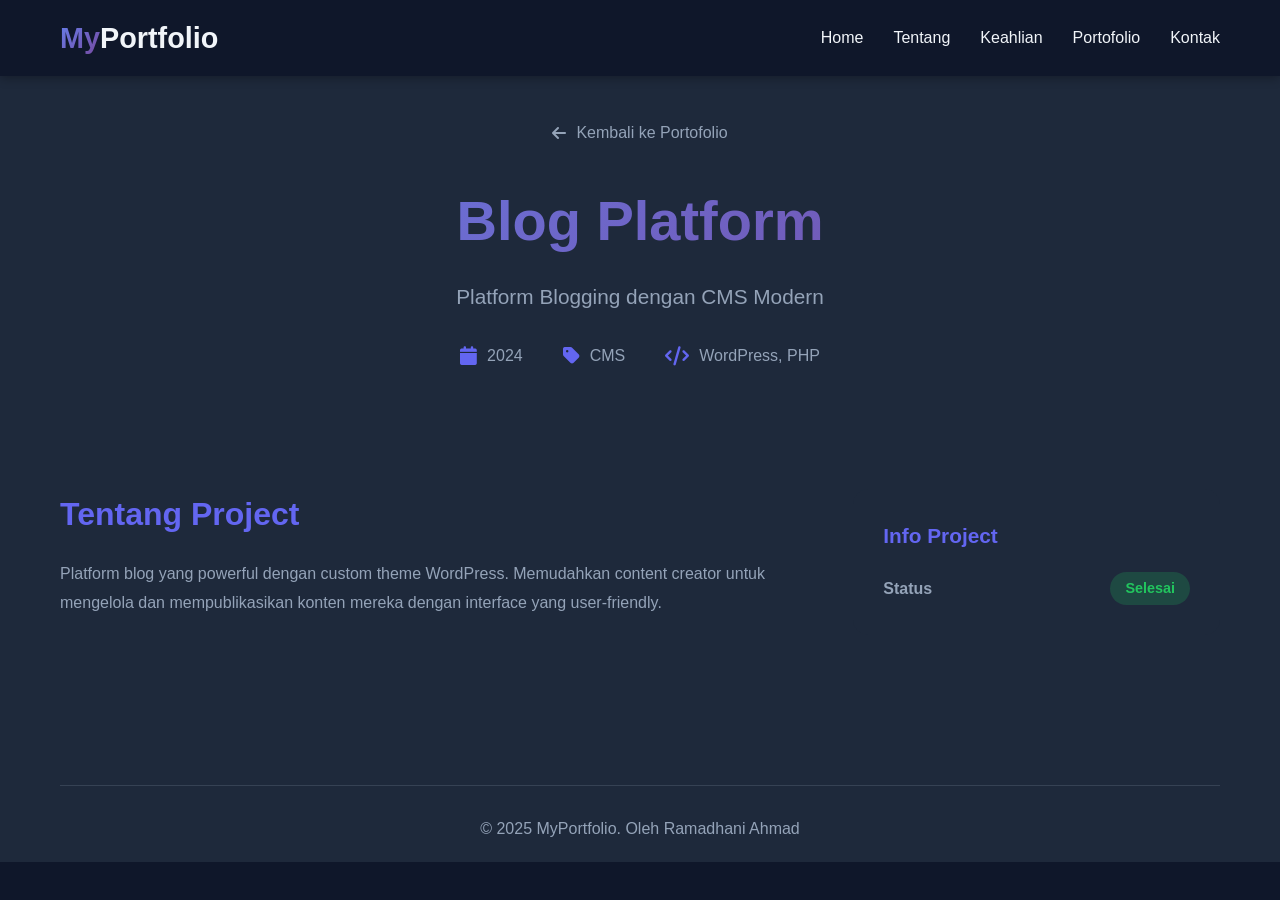
==== project-blog.html @ 9bf72f0c "porto" ====
<!DOCTYPE html>
<html lang="id">
<head>
    <meta charset="UTF-8">
    <meta name="viewport" content="width=device-width, initial-scale=1.0">
    <title>Blog Platform | Portofolio</title>
    <link rel="stylesheet" href="styles.css">
    <link rel="stylesheet" href="project-detail.css">
    <link rel="stylesheet" href="https://cdnjs.cloudflare.com/ajax/libs/font-awesome/6.4.0/css/all.min.css">
</head>
<body>
    <nav class="navbar">
        <div class="container">
            <div class="logo">
                <h2><span class="gradient-text">My</span>Portfolio</h2>
            </div>
            <ul class="nav-links">
                <li><a href="index.html#home">Home</a></li>
                <li><a href="index.html#about">Tentang</a></li>
                <li><a href="index.html#skills">Keahlian</a></li>
                <li><a href="index.html#portfolio">Portofolio</a></li>
                <li><a href="index.html#contact">Kontak</a></li>
            </ul>
        </div>
    </nav>

    <section class="project-header">
        <div class="container">
            <a href="index.html#portfolio" class="back-link">
                <i class="fas fa-arrow-left"></i> Kembali ke Portofolio
            </a>
            <h1 class="project-title">Blog Platform</h1>
            <p class="project-subtitle">Platform Blogging dengan CMS Modern</p>
            <div class="project-meta">
                <div class="meta-item">
                    <i class="fas fa-calendar"></i>
                    <span>2024</span>
                </div>
                <div class="meta-item">
                    <i class="fas fa-tag"></i>
                    <span>CMS</span>
                </div>
                <div class="meta-item">
                    <i class="fas fa-code"></i>
                    <span>WordPress, PHP</span>
                </div>
            </div>
        </div>
    </section>

    <section class="project-details">
        <div class="container">
            <div class="details-grid">
                <div class="details-main">
                    <h2>Tentang Project</h2>
                    <p>
                        Platform blog yang powerful dengan custom theme WordPress. Memudahkan content creator untuk mengelola 
                        dan mempublikasikan konten mereka dengan interface yang user-friendly.
                    </p>
                </div>

                <div class="details-sidebar">
                    <div class="sidebar-card">
                        <h3>Info Project</h3>
                        <div class="info-list">
                            <div class="info-item">
                                <strong>Status</strong>
                                <span class="status-badge completed">Selesai</span>
                            </div>
                        </div>
                    </div>
                </div>
            </div>
        </div>
    </section>

    <footer class="footer">
        <div class="container">
            <div class="footer-bottom">
                <p>&copy; 2025 MyPortfolio. Oleh Ramadhani Ahmad</p>
            </div>
        </div>
    </footer>

    <script src="script.js"></script>
</body>
</html>
---- styles.css ----
/* ===== Global Styles ===== */
* {
    margin: 0;
    padding: 0;
    box-sizing: border-box;
}

:root {
    --primary-color: #6366f1;
    --secondary-color: #8b5cf6;
    --dark-bg: #0f172a;
    --light-bg: #1e293b;
    --text-light: #f1f5f9;
    --text-gray: #94a3b8;
    --accent-color: #ec4899;
    --gradient-1: linear-gradient(135deg, #667eea 0%, #764ba2 100%);
    --gradient-2: linear-gradient(135deg, #f093fb 0%, #f5576c 100%);
    --gradient-3: linear-gradient(135deg, #4facfe 0%, #00f2fe 100%);
    --card-bg: #1e293b;
    --shadow: 0 10px 30px rgba(0, 0, 0, 0.3);
}

html {
    scroll-behavior: smooth;
}

body {
    font-family: 'Segoe UI', Tahoma, Geneva, Verdana, sans-serif;
    background: var(--dark-bg);
    color: var(--text-light);
    line-height: 1.6;
    overflow-x: hidden;
}

.container {
    max-width: 1200px;
    margin: 0 auto;
    padding: 0 20px;
}

.gradient-text {
    background: var(--gradient-1);
    -webkit-background-clip: text;
    -webkit-text-fill-color: transparent;
    background-clip: text;
}

.section-title {
    font-size: 2.5rem;
    text-align: center;
    margin-bottom: 15px;
    position: relative;
}

.section-title::after {
    content: '';
    display: block;
    width: 80px;
    height: 4px;
    background: var(--gradient-1);
    margin: 15px auto;
    border-radius: 2px;
}

.section-subtitle {
    text-align: center;
    color: var(--text-gray);
    margin-bottom: 50px;
    font-size: 1.1rem;
}

.btn {
    display: inline-block;
    padding: 12px 30px;
    border-radius: 30px;
    text-decoration: none;
    font-weight: 600;
    transition: all 0.3s ease;
    border: none;
    cursor: pointer;
    font-size: 1rem;
}

.btn-primary {
    background: var(--gradient-1);
    color: white;
}

.btn-primary:hover {
    transform: translateY(-3px);
    box-shadow: 0 10px 20px rgba(102, 126, 234, 0.4);
}

.btn-secondary {
    background: transparent;
    color: var(--text-light);
    border: 2px solid var(--primary-color);
}

.btn-secondary:hover {
    background: var(--primary-color);
    transform: translateY(-3px);
}

/* ===== Navigation ===== */
.navbar {
    position: fixed;
    width: 100%;
    top: 0;
    z-index: 1000;
    background: rgba(15, 23, 42, 0.95);
    backdrop-filter: blur(10px);
    padding: 15px 0;
    box-shadow: 0 2px 10px rgba(0, 0, 0, 0.3);
}

.navbar .container {
    display: flex;
    justify-content: space-between;
    align-items: center;
}

.logo h2 {
    font-size: 1.8rem;
    font-weight: 700;
}

.nav-links {
    display: flex;
    list-style: none;
    gap: 30px;
}

.nav-links a {
    color: var(--text-light);
    text-decoration: none;
    font-weight: 500;
    transition: all 0.3s ease;
    position: relative;
}

.nav-links a::after {
    content: '';
    position: absolute;
    bottom: -5px;
    left: 0;
    width: 0;
    height: 2px;
    background: var(--gradient-1);
    transition: width 0.3s ease;
}

.nav-links a:hover::after {
    width: 100%;
}

.hamburger {
    display: none;
    flex-direction: column;
    cursor: pointer;
    gap: 5px;
}

.hamburger span {
    width: 25px;
    height: 3px;
    background: var(--text-light);
    border-radius: 3px;
    transition: all 0.3s ease;
}

/* ===== Hero Section ===== */
.hero {
    min-height: 100vh;
    display: flex;
    align-items: center;
    justify-content: center;
    padding: 100px 20px 60px;
    position: relative;
}

.hero::before {
    content: '';
    position: absolute;
    top: 0;
    left: 0;
    width: 100%;
    height: 100%;
    background: radial-gradient(circle at 20% 50%, rgba(102, 126, 234, 0.1) 0%, transparent 50%),
                radial-gradient(circle at 80% 80%, rgba(139, 92, 246, 0.1) 0%, transparent 50%);
    pointer-events: none;
}

.hero-content {
    display: grid;
    grid-template-columns: 1fr 1fr;
    gap: 60px;
    align-items: center;
    max-width: 1300px;
    margin: 0 auto;
    position: relative;
    z-index: 1;
}

.greeting {
    font-size: 1.3rem;
    color: var(--text-gray);
    margin-bottom: 10px;
}

.name {
    font-size: 4rem;
    margin-bottom: 10px;
    background: var(--gradient-1);
    -webkit-background-clip: text;
    -webkit-text-fill-color: transparent;
    background-clip: text;
}

.title {
    font-size: 2rem;
    color: var(--text-light);
    margin-bottom: 20px;
}

.typing-text {
    color: var(--primary-color);
}

.description {
    color: var(--text-gray);
    font-size: 1.1rem;
    margin-bottom: 30px;
    line-height: 1.8;
}

.hero-buttons {
    display: flex;
    gap: 20px;
    margin-bottom: 30px;
}

.social-links {
    display: flex;
    gap: 15px;
}

.social-links a {
    width: 45px;
    height: 45px;
    border-radius: 50%;
    background: var(--light-bg);
    display: flex;
    align-items: center;
    justify-content: center;
    color: var(--text-light);
    font-size: 1.2rem;
    transition: all 0.3s ease;
}

.social-links a:hover {
    background: var(--gradient-1);
    transform: translateY(-5px);
}

.hero-image {
    display: flex;
    justify-content: center;
    align-items: center;
}

.image-placeholder {
    width: 400px;
    height: 400px;
    border-radius: 50%;
    background: var(--gradient-1);
    display: flex;
    align-items: center;
    justify-content: center;
    font-size: 15rem;
    color: rgba(255, 255, 255, 0.3);
    box-shadow: 0 20px 60px rgba(102, 126, 234, 0.3);
    animation: float 3s ease-in-out infinite;
    overflow: hidden;
}

.image-placeholder img {
    width: 100%;
    height: 100%;
    object-fit: cover;
}

@keyframes float {
    0%, 100% {
        transform: translateY(0);
    }
    50% {
        transform: translateY(-20px);
    }
}

.scroll-down {
    position: absolute;
    bottom: 30px;
    left: 50%;
    transform: translateX(-50%);
}

.scroll-down a {
    color: var(--text-light);
    font-size: 2rem;
    animation: bounce 2s infinite;
}

@keyframes bounce {
    0%, 20%, 50%, 80%, 100% {
        transform: translateY(0);
    }
    40% {
        transform: translateY(-10px);
    }
    60% {
        transform: translateY(-5px);
    }
}

/* ===== About Section ===== */
.about {
    padding: 100px 20px;
    background: var(--light-bg);
}

.about-content {
    display: grid;
    grid-template-columns: 1fr 1.5fr;
    gap: 60px;
    align-items: center;
    margin-top: 50px;
}

.about-img-placeholder {
    width: 100%;
    max-width: 350px;
    height: 350px;
    background: var(--gradient-3);
    border-radius: 20px;
    display: flex;
    align-items: center;
    justify-content: center;
    font-size: 10rem;
    color: rgba(255, 255, 255, 0.3);
    box-shadow: var(--shadow);
    overflow: hidden;
}

.about-img-placeholder img {
    width: 100%;
    height: 100%;
    object-fit: cover;
}

.about-text h3 {
    font-size: 2rem;
    margin-bottom: 20px;
    color: var(--primary-color);
}

.about-text p {
    color: var(--text-gray);
    margin-bottom: 20px;
    line-height: 1.8;
}

.about-info {
    margin: 30px 0;
    display: flex;
    flex-direction: column;
    gap: 15px;
}

.info-item {
    display: flex;
    align-items: center;
    gap: 15px;
    color: var(--text-gray);
}

.info-item i {
    color: var(--primary-color);
    font-size: 1.2rem;
    width: 30px;
}

/* ===== Skills Section ===== */
.skills {
    padding: 100px 20px;
}

.skills-grid {
    display: grid;
    grid-template-columns: repeat(auto-fit, minmax(280px, 1fr));
    gap: 30px;
    margin-top: 50px;
}

.skill-card {
    background: var(--card-bg);
    padding: 30px;
    border-radius: 15px;
    text-align: center;
    transition: all 0.3s ease;
    border: 1px solid transparent;
}

.skill-card:hover {
    transform: translateY(-10px);
    border-color: var(--primary-color);
    box-shadow: 0 10px 30px rgba(99, 102, 241, 0.3);
}

.skill-icon {
    font-size: 4rem;
    margin-bottom: 20px;
    background: var(--gradient-1);
    -webkit-background-clip: text;
    -webkit-text-fill-color: transparent;
    background-clip: text;
}

.skill-card h3 {
    font-size: 1.5rem;
    margin-bottom: 15px;
}

.skill-bar {
    background: var(--light-bg);
    height: 10px;
    border-radius: 10px;
    overflow: hidden;
    margin-bottom: 10px;
}

.skill-progress {
    height: 100%;
    background: var(--gradient-1);
    border-radius: 10px;
    animation: progressBar 1.5s ease-out;
}

@keyframes progressBar {
    from {
        width: 0;
    }
}

.skill-percent {
    color: var(--text-gray);
    font-weight: 600;
}

/* ===== Portfolio Section ===== */
.portfolio {
    padding: 100px 20px;
    background: var(--light-bg);
}

.portfolio-grid {
    display: grid;
    grid-template-columns: repeat(auto-fit, minmax(350px, 1fr));
    gap: 30px;
    margin-top: 50px;
}

.portfolio-card {
    background: var(--card-bg);
    border-radius: 15px;
    overflow: hidden;
    transition: all 0.3s ease;
    cursor: pointer;
}

.portfolio-card:hover {
    transform: translateY(-10px);
    box-shadow: 0 15px 40px rgba(0, 0, 0, 0.4);
}

.portfolio-image {
    position: relative;
    overflow: hidden;
    height: 250px;
}

.portfolio-placeholder {
    width: 100%;
    height: 100%;
    background: var(--gradient-2);
    display: flex;
    align-items: center;
    justify-content: center;
    font-size: 5rem;
    color: rgba(255, 255, 255, 0.3);
}

.portfolio-img {
    width: 100%;
    height: 100%;
    object-fit: cover;
}

.portfolio-overlay {
    position: absolute;
    top: 0;
    left: 0;
    width: 100%;
    height: 100%;
    background: rgba(99, 102, 241, 0.95);
    display: flex;
    flex-direction: column;
    align-items: center;
    justify-content: center;
    opacity: 0;
    transition: all 0.3s ease;
    padding: 20px;
}

.portfolio-card:hover .portfolio-overlay {
    opacity: 1;
}

.portfolio-overlay h3 {
    font-size: 1.5rem;
    margin-bottom: 10px;
}

.portfolio-overlay p {
    text-align: center;
    margin-bottom: 20px;
}

.portfolio-links {
    display: flex;
    gap: 15px;
}

.portfolio-link {
    width: 45px;
    height: 45px;
    border-radius: 50%;
    background: white;
    color: var(--primary-color);
    display: flex;
    align-items: center;
    justify-content: center;
    text-decoration: none;
    font-size: 1.2rem;
    transition: all 0.3s ease;
}

.portfolio-link:hover {
    transform: scale(1.1);
}

.portfolio-info {
    padding: 20px;
}

.portfolio-tags {
    display: flex;
    flex-wrap: wrap;
    gap: 10px;
}

.tag {
    background: var(--light-bg);
    padding: 5px 15px;
    border-radius: 20px;
    font-size: 0.9rem;
    color: var(--text-gray);
}

/* ===== Contact Section ===== */
.contact {
    padding: 100px 20px;
}

.contact-content {
    display: grid;
    grid-template-columns: 1fr 1.5fr;
    gap: 60px;
    margin-top: 50px;
}

.contact-info {
    display: flex;
    flex-direction: column;
    gap: 20px;
}

.contact-card {
    background: var(--card-bg);
    padding: 30px;
    border-radius: 15px;
    text-align: center;
    transition: all 0.3s ease;
}

.contact-card:hover {
    transform: translateY(-5px);
    box-shadow: 0 10px 30px rgba(99, 102, 241, 0.2);
}

.contact-icon {
    width: 60px;
    height: 60px;
    margin: 0 auto 15px;
    border-radius: 50%;
    background: var(--gradient-1);
    display: flex;
    align-items: center;
    justify-content: center;
    font-size: 1.5rem;
}

.contact-card h3 {
    margin-bottom: 10px;
    font-size: 1.3rem;
}

.contact-card p {
    color: var(--text-gray);
}

.contact-form {
    background: var(--card-bg);
    padding: 40px;
    border-radius: 15px;
}

.form-group {
    margin-bottom: 20px;
}

.form-group input,
.form-group textarea {
    width: 100%;
    padding: 15px;
    background: var(--light-bg);
    border: 2px solid transparent;
    border-radius: 10px;
    color: var(--text-light);
    font-size: 1rem;
    transition: all 0.3s ease;
}

.form-group input:focus,
.form-group textarea:focus {
    outline: none;
    border-color: var(--primary-color);
}

.contact-form button {
    width: 100%;
}

/* ===== Footer ===== */
.footer {
    background: var(--light-bg);
    padding: 60px 20px 20px;
}

.footer-content {
    display: grid;
    grid-template-columns: repeat(auto-fit, minmax(250px, 1fr));
    gap: 40px;
    margin-bottom: 40px;
}

.footer-logo h2 {
    font-size: 1.8rem;
    margin-bottom: 15px;
}

.footer-logo p {
    color: var(--text-gray);
}

.footer-links h3,
.footer-social h3 {
    margin-bottom: 20px;
    color: var(--primary-color);
}

.footer-links ul {
    list-style: none;
}

.footer-links a {
    color: var(--text-gray);
    text-decoration: none;
    display: block;
    margin-bottom: 10px;
    transition: all 0.3s ease;
}

.footer-links a:hover {
    color: var(--primary-color);
    padding-left: 10px;
}

.footer-bottom {
    text-align: center;
    padding-top: 30px;
    border-top: 1px solid rgba(148, 163, 184, 0.2);
    color: var(--text-gray);
}

.footer-bottom i {
    color: var(--accent-color);
}

/* ===== Responsive Design ===== */
@media (max-width: 768px) {
    .hamburger {
        display: flex;
    }

    .nav-links {
        position: fixed;
        top: 70px;
        right: -100%;
        flex-direction: column;
        background: rgba(15, 23, 42, 0.98);
        width: 100%;
        padding: 30px;
        transition: all 0.3s ease;
    }

    .nav-links.active {
        right: 0;
    }

    .hero-content {
        grid-template-columns: 1fr;
        text-align: center;
    }

    .hero-image {
        order: -1;
    }

    .image-placeholder {
        width: 300px;
        height: 300px;
        font-size: 12rem;
    }

    .name {
        font-size: 2.5rem;
    }

    .title {
        font-size: 1.5rem;
    }

    .hero-buttons {
        justify-content: center;
        flex-wrap: wrap;
    }

    .social-links {
        justify-content: center;
    }

    .about-content {
        grid-template-columns: 1fr;
        text-align: center;
    }

    .about-img-placeholder {
        margin: 0 auto;
    }

    .about-info {
        align-items: center;
    }

    .contact-content {
        grid-template-columns: 1fr;
    }

    .portfolio-grid {
        grid-template-columns: 1fr;
    }

    .section-title {
        font-size: 2rem;
    }
}

@media (max-width: 480px) {
    .name {
        font-size: 2rem;
    }

    .title {
        font-size: 1.2rem;
    }

    .image-placeholder {
        width: 250px;
        height: 250px;
        font-size: 10rem;
    }

    .contact-form {
        padding: 20px;
    }
}
---- project-detail.css ----
/* ===== Project Detail Styles ===== */

.project-header {
    padding: 120px 20px 60px;
    background: var(--light-bg);
    text-align: center;
}

.back-link {
    display: inline-flex;
    align-items: center;
    gap: 10px;
    color: var(--text-gray);
    text-decoration: none;
    margin-bottom: 30px;
    transition: all 0.3s ease;
}

.back-link:hover {
    color: var(--primary-color);
    transform: translateX(-5px);
}

.project-title {
    font-size: 3.5rem;
    margin-bottom: 15px;
    background: var(--gradient-1);
    -webkit-background-clip: text;
    -webkit-text-fill-color: transparent;
    background-clip: text;
}

.project-subtitle {
    font-size: 1.3rem;
    color: var(--text-gray);
    margin-bottom: 30px;
}

.project-meta {
    display: flex;
    justify-content: center;
    gap: 40px;
    flex-wrap: wrap;
}

.meta-item {
    display: flex;
    align-items: center;
    gap: 10px;
    color: var(--text-gray);
}

.meta-item i {
    color: var(--primary-color);
    font-size: 1.2rem;
}

/* ===== Project Showcase ===== */
.project-showcase {
    padding: 60px 20px;
}

.showcase-image {
    max-width: 1000px;
    margin: 0 auto;
    border-radius: 20px;
    overflow: hidden;
    box-shadow: 0 20px 60px rgba(0, 0, 0, 0.4);
}

.showcase-image img {
    width: 100%;
    height: auto;
    display: block;
}

/* ===== Project Details ===== */
.project-details {
    padding: 60px 20px;
    background: var(--light-bg);
}

.details-grid {
    display: grid;
    grid-template-columns: 2fr 1fr;
    gap: 60px;
    max-width: 1200px;
    margin: 0 auto;
}

.details-main h2 {
    font-size: 2rem;
    margin-bottom: 20px;
    color: var(--primary-color);
}

.details-main h3 {
    font-size: 1.5rem;
    margin: 40px 0 20px;
    color: var(--text-light);
}

.details-main h4 {
    font-size: 1.2rem;
    margin: 15px 0 10px;
    display: flex;
    align-items: center;
    gap: 10px;
}

.details-main p {
    color: var(--text-gray);
    line-height: 1.8;
    margin-bottom: 20px;
}

/* ===== Feature List ===== */
.feature-list {
    list-style: none;
    display: flex;
    flex-direction: column;
    gap: 20px;
}

.feature-list li {
    display: flex;
    gap: 15px;
    background: var(--card-bg);
    padding: 20px;
    border-radius: 10px;
    transition: all 0.3s ease;
}

.feature-list li:hover {
    transform: translateX(10px);
    border-left: 4px solid var(--primary-color);
}

.feature-list i {
    color: var(--primary-color);
    font-size: 1.5rem;
    flex-shrink: 0;
    margin-top: 5px;
}

.feature-list strong {
    display: block;
    color: var(--text-light);
    margin-bottom: 5px;
    font-size: 1.1rem;
}

.feature-list p {
    margin: 0;
    color: var(--text-gray);
}

/* ===== Tech Stack ===== */
.tech-stack {
    display: grid;
    grid-template-columns: repeat(auto-fit, minmax(150px, 1fr));
    gap: 20px;
    margin-top: 20px;
}

.tech-item {
    background: var(--card-bg);
    padding: 25px;
    border-radius: 10px;
    text-align: center;
    transition: all 0.3s ease;
}

.tech-item:hover {
    transform: translateY(-5px);
    box-shadow: 0 10px 30px rgba(99, 102, 241, 0.3);
}

.tech-item i {
    font-size: 3rem;
    background: var(--gradient-1);
    -webkit-background-clip: text;
    -webkit-text-fill-color: transparent;
    background-clip: text;
    display: block;
    margin-bottom: 10px;
}

.tech-item span {
    display: block;
    color: var(--text-light);
    font-weight: 600;
}

/* ===== Challenge Section ===== */
.challenge-section {
    display: flex;
    flex-direction: column;
    gap: 30px;
}

.challenge-item {
    background: var(--card-bg);
    padding: 25px;
    border-radius: 10px;
    border-left: 4px solid var(--primary-color);
}

.challenge-item h4 {
    color: var(--text-light);
}

.challenge-item i {
    color: var(--primary-color);
}

/* ===== Learning List ===== */
.learning-list {
    list-style: none;
    display: grid;
    grid-template-columns: repeat(auto-fit, minmax(250px, 1fr));
    gap: 15px;
}

.learning-list li {
    background: var(--card-bg);
    padding: 15px 20px;
    border-radius: 8px;
    color: var(--text-gray);
    position: relative;
    padding-left: 40px;
}

.learning-list li::before {
    content: '✓';
    position: absolute;
    left: 15px;
    color: var(--primary-color);
    font-weight: bold;
    font-size: 1.2rem;
}

/* ===== Sidebar ===== */
.sidebar-card {
    background: var(--card-bg);
    padding: 30px;
    border-radius: 15px;
    margin-bottom: 30px;
}

.sidebar-card h3 {
    font-size: 1.3rem;
    margin-bottom: 20px;
    color: var(--primary-color);
}

.info-list {
    display: flex;
    flex-direction: column;
    gap: 15px;
}

.info-item {
    display: flex;
    justify-content: space-between;
    align-items: center;
    padding-bottom: 15px;
    border-bottom: 1px solid rgba(148, 163, 184, 0.1);
}

.info-item:last-child {
    border-bottom: none;
    padding-bottom: 0;
}

.info-item strong {
    color: var(--text-gray);
}

.info-item span {
    color: var(--text-light);
}

.status-badge {
    padding: 5px 15px;
    border-radius: 20px;
    font-size: 0.9rem;
    font-weight: 600;
}

.status-badge.completed {
    background: rgba(34, 197, 94, 0.2);
    color: #22c55e;
}

.status-badge.in-progress {
    background: rgba(251, 191, 36, 0.2);
    color: #fbbf24;
}

/* ===== Project Links ===== */
.project-links {
    display: flex;
    flex-direction: column;
    gap: 15px;
}

.project-btn {
    display: flex;
    align-items: center;
    justify-content: center;
    gap: 10px;
    padding: 12px 20px;
    border-radius: 10px;
    text-decoration: none;
    font-weight: 600;
    transition: all 0.3s ease;
    background: var(--gradient-1);
    color: white;
}

.project-btn:hover {
    transform: translateY(-3px);
    box-shadow: 0 10px 20px rgba(99, 102, 241, 0.4);
}

.project-btn.secondary {
    background: transparent;
    border: 2px solid var(--primary-color);
    color: var(--text-light);
}

.project-btn.secondary:hover {
    background: var(--primary-color);
}

/* ===== Related Projects ===== */
.related-projects {
    display: flex;
    flex-direction: column;
    gap: 10px;
}

.related-item {
    display: flex;
    align-items: center;
    gap: 15px;
    padding: 15px;
    background: var(--dark-bg);
    border-radius: 10px;
    text-decoration: none;
    color: var(--text-light);
    transition: all 0.3s ease;
}

.related-item:hover {
    background: var(--primary-color);
    transform: translateX(5px);
}

.related-item i {
    font-size: 1.5rem;
    color: var(--primary-color);
}

.related-item:hover i {
    color: white;
}

/* ===== CTA Section ===== */
.cta-section {
    padding: 80px 20px;
    text-align: center;
    background: var(--dark-bg);
}

.cta-section h2 {
    font-size: 2.5rem;
    margin-bottom: 15px;
}

.cta-section p {
    color: var(--text-gray);
    font-size: 1.2rem;
    margin-bottom: 30px;
}

/* ===== Responsive Design ===== */
@media (max-width: 968px) {
    .details-grid {
        grid-template-columns: 1fr;
    }

    .project-title {
        font-size: 2.5rem;
    }

    .project-meta {
        gap: 20px;
    }

    .tech-stack {
        grid-template-columns: repeat(auto-fit, minmax(120px, 1fr));
    }
}

@media (max-width: 480px) {
    .project-title {
        font-size: 2rem;
    }

    .project-subtitle {
        font-size: 1rem;
    }

    .details-main h2 {
        font-size: 1.5rem;
    }

    .details-main h3 {
        font-size: 1.3rem;
    }

    .tech-stack {
        grid-template-columns: 1fr 1fr;
    }

    .learning-list {
        grid-template-columns: 1fr;
    }
}
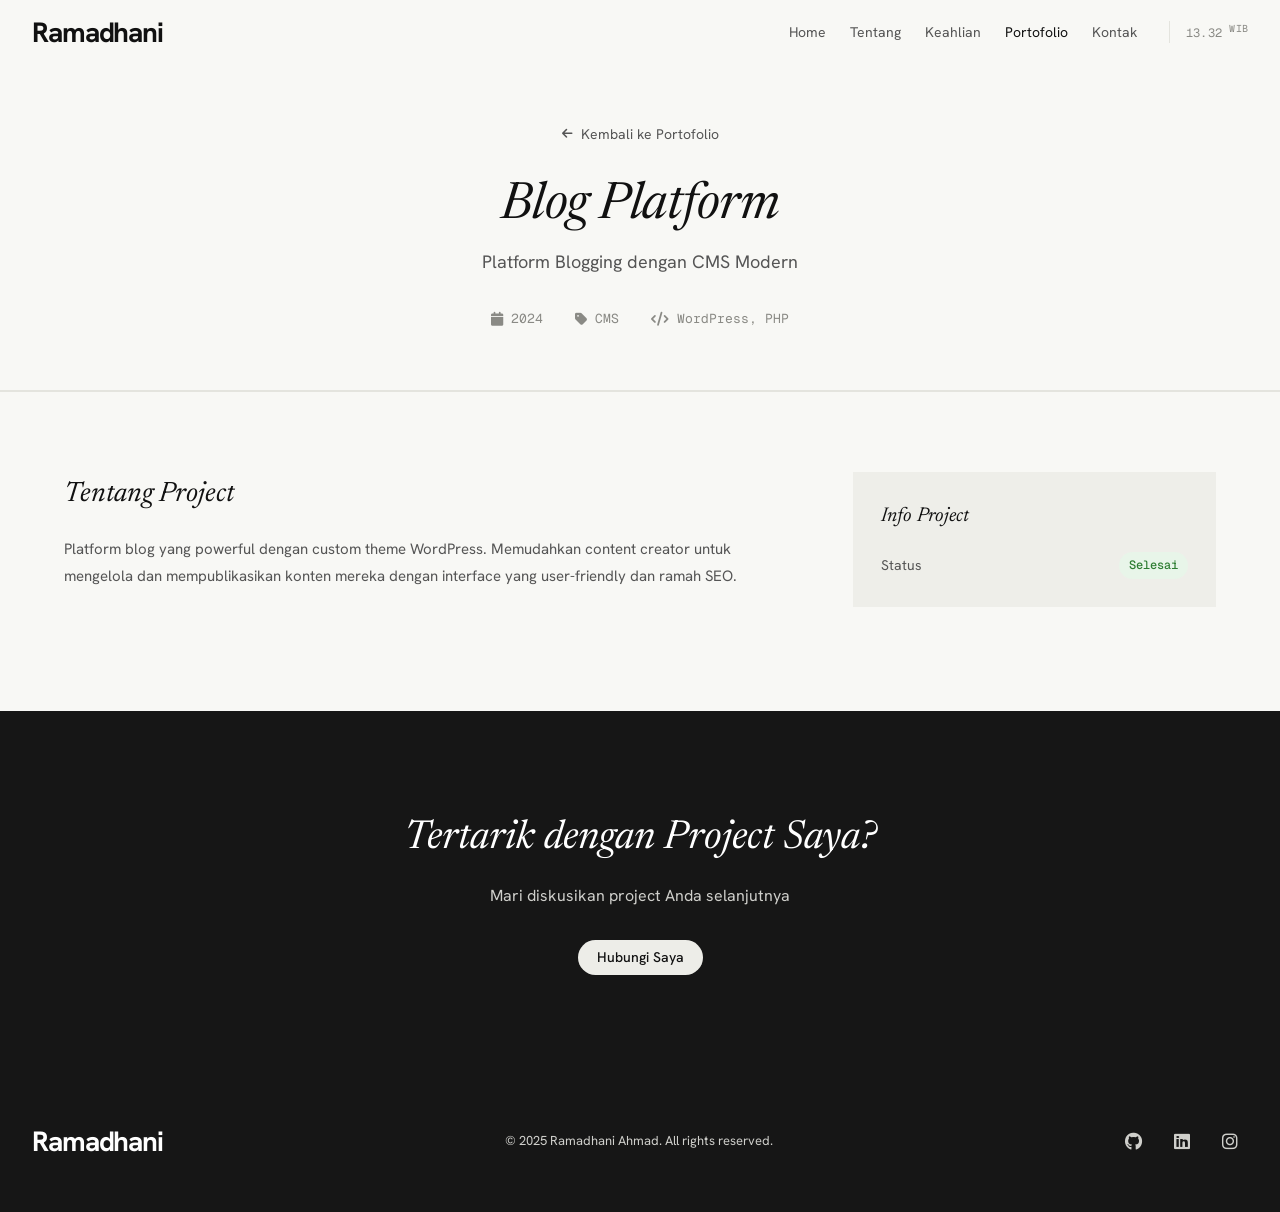
==== commit 683afae7: "refactor: migrate styles and scripts to organized asset directories and update projects" ====
--- a/project-blog.html
+++ b/project-blog.html
@@ -4,25 +4,44 @@
     <meta charset="UTF-8">
     <meta name="viewport" content="width=device-width, initial-scale=1.0">
     <title>Blog Platform | Portofolio</title>
-    <link rel="stylesheet" href="styles.css">
-    <link rel="stylesheet" href="project-detail.css">
+    <link rel="preconnect" href="https://fonts.googleapis.com">
+    <link rel="preconnect" href="https://fonts.gstatic.com" crossorigin>
+    <link href="https://fonts.googleapis.com/css2?family=Hanken+Grotesk:wght@300;400;700&family=Newsreader:ital,wght@0,400;1,400&family=Geist+Mono:wght@400&display=swap" rel="stylesheet">
     <link rel="stylesheet" href="https://cdnjs.cloudflare.com/ajax/libs/font-awesome/6.4.0/css/all.min.css">
+    <link rel="stylesheet" href="css/styles.css">
+    <link rel="stylesheet" href="css/project-detail.css">
 </head>
 <body>
-    <nav class="navbar">
-        <div class="container">
-            <div class="logo">
-                <h2><span class="gradient-text">My</span>Portfolio</h2>
-            </div>
-            <ul class="nav-links">
-                <li><a href="index.html#home">Home</a></li>
-                <li><a href="index.html#about">Tentang</a></li>
-                <li><a href="index.html#skills">Keahlian</a></li>
-                <li><a href="index.html#portfolio">Portofolio</a></li>
-                <li><a href="index.html#contact">Kontak</a></li>
+    <!-- ===== HEADER ===== -->
+    <header class="site-header" id="site-header">
+        <div class="header-inner">
+            <a href="index.html#home" class="site-logo">Ramadhani</a>
+            <nav class="site-nav" aria-label="Navigasi utama">
+                <ul class="nav-list">
+                    <li><a href="index.html#home" class="nav-link">Home</a></li>
+                    <li><a href="index.html#about" class="nav-link">Tentang</a></li>
+                    <li><a href="index.html#skills" class="nav-link">Keahlian</a></li>
+                    <li><a href="index.html#portfolio" class="nav-link active">Portofolio</a></li>
+                    <li><a href="index.html#contact" class="nav-link">Kontak</a></li>
+                </ul>
+                <span class="nav-clock" id="nav-clock" aria-label="Waktu WIB"></span>
+            </nav>
+            <button class="hamburger" id="hamburger" aria-label="Buka menu" aria-expanded="false" aria-controls="mobile-menu">
+                <span></span>
+                <span></span>
+                <span></span>
+            </button>
+        </div>
+        <div class="mobile-menu" id="mobile-menu" aria-hidden="true">
+            <ul class="mobile-nav-list">
+                <li><a href="index.html#home" class="mobile-nav-link">Home</a></li>
+                <li><a href="index.html#about" class="mobile-nav-link">Tentang</a></li>
+                <li><a href="index.html#skills" class="mobile-nav-link">Keahlian</a></li>
+                <li><a href="index.html#portfolio" class="mobile-nav-link">Portofolio</a></li>
+                <li><a href="index.html#contact" class="mobile-nav-link">Kontak</a></li>
             </ul>
         </div>
-    </nav>
+    </header>
 
     <section class="project-header">
         <div class="container">
@@ -55,7 +74,7 @@
                     <h2>Tentang Project</h2>
                     <p>
                         Platform blog yang powerful dengan custom theme WordPress. Memudahkan content creator untuk mengelola 
-                        dan mempublikasikan konten mereka dengan interface yang user-friendly.
+                        dan mempublikasikan konten mereka dengan interface yang user-friendly dan ramah SEO.
                     </p>
                 </div>
 
@@ -74,14 +93,27 @@
         </div>
     </section>
 
-    <footer class="footer">
+    <section class="cta-section">
         <div class="container">
-            <div class="footer-bottom">
-                <p>&copy; 2025 MyPortfolio. Oleh Ramadhani Ahmad</p>
+            <h2>Tertarik dengan Project Saya?</h2>
+            <p>Mari diskusikan project Anda selanjutnya</p>
+            <a href="index.html#contact" class="btn-pill btn-pill--primary">Hubungi Saya</a>
+        </div>
+    </section>
+
+    <!-- Footer -->
+    <footer class="site-footer">
+        <div class="footer-inner">
+            <a href="index.html#home" class="site-logo site-logo--inverse">Ramadhani</a>
+            <p class="footer-copy">&copy; 2025 Ramadhani Ahmad. All rights reserved.</p>
+            <div class="footer-social">
+                <a href="https://github.com/dhani57" target="_blank" rel="noopener" aria-label="GitHub" class="social-icon social-icon--inverse"><i class="fab fa-github"></i></a>
+                <a href="https://www.linkedin.com/in/ramadhani-ahmad/" target="_blank" rel="noopener" aria-label="LinkedIn" class="social-icon social-icon--inverse"><i class="fab fa-linkedin"></i></a>
+                <a href="https://www.instagram.com/ramadhnii_ahmd/" target="_blank" rel="noopener" aria-label="Instagram" class="social-icon social-icon--inverse"><i class="fab fa-instagram"></i></a>
             </div>
         </div>
     </footer>
 
-    <script src="script.js"></script>
+    <script src="js/main.js"></script>
 </body>
 </html>
--- a/css/styles.css
+++ b/css/styles.css
@@ -0,0 +1,975 @@
+/* ==========================================================================
+   design.md — Fiasco UI Implementation
+   Editorial & Minimal Design System
+   ========================================================================== */
+
+/* ===== 1. DESIGN TOKENS ===== */
+:root {
+  /* Color — Neutral */
+  --color-bg: #F8F8F5;
+  --color-surface: #F8F8F5;
+  --color-surface-muted: #EEEEE9;
+  --color-surface-inverse: #161616;
+  --color-surface-media: #0D0D0D;
+  --color-border-subtle: #E4E4DE;
+
+  /* Color — Text */
+  --color-text-primary: #111111;
+  --color-text-secondary: #555555;
+  --color-text-tertiary: #8A8A85;
+  --color-text-inverse: #FFFFFF;
+  --color-text-inverse-muted: #CFCFCB;
+
+  /* Color — Interactive */
+  --color-chip-bg: #EDEDE8;
+  --color-chip-bg-hover: #E2E2DC;
+  --color-chip-text: #111111;
+  --color-focus-ring: #111111;
+  --color-error: #C0392B;
+  --color-success: #27AE60;
+
+  /* Typography */
+  --font-sans: "Hanken Grotesk", "Inter Tight", system-ui, -apple-system, "Segoe UI", Roboto, sans-serif;
+  --font-serif: "Newsreader", "Source Serif 4", Georgia, serif;
+  --font-mono: "Geist Mono", "JetBrains Mono", ui-monospace, SFMono-Regular, Menlo, monospace;
+
+  --text-display: clamp(2.5rem, 4.8vw, 5.5rem);
+  --text-statement: clamp(1.25rem, 2.1vw, 2.25rem);
+  --text-logo: 1.75rem;
+  --text-nav: 0.875rem;
+  --text-body: 0.9375rem;
+  --text-body-sm: 0.8125rem;
+  --text-eyebrow: 0.75rem;
+  --text-tag: 0.625rem;
+
+  /* Spacing Scale (4px base) */
+  --space-1: 4px;
+  --space-2: 8px;
+  --space-3: 12px;
+  --space-4: 16px;
+  --space-5: 24px;
+  --space-6: 32px;
+  --space-7: 48px;
+  --space-8: 64px;
+  --space-9: 96px;
+  --space-10: 128px;
+
+  /* Radius */
+  --radius-none: 0;
+  --radius-xs: 4px;
+  --radius-md: 12px;
+  --radius-pill: 999px;
+
+  /* Elevation */
+  --elevation-0: none;
+  --elevation-1: 0 1px 0 rgba(17, 17, 17, 0.08);
+  --elevation-2: 0 8px 24px rgba(17, 17, 17, 0.12);
+
+  /* Motion */
+  --ease-standard: cubic-bezier(0.2, 0, 0, 1);
+  --duration-fast: 160ms;
+  --duration-base: 400ms;
+
+  /* Layout */
+  --page-gutter: clamp(1rem, 2.5vw, 2.5rem);
+  --container-max: 1320px;
+}
+
+/* ===== 2. RESET & BASE ===== */
+*, *::before, *::after {
+  box-sizing: border-box;
+  margin: 0;
+  padding: 0;
+}
+
+html {
+  scroll-behavior: smooth;
+  font-size: 16px;
+  background-color: var(--color-bg);
+  color: var(--color-text-primary);
+  -webkit-font-smoothing: antialiased;
+  -moz-osx-font-smoothing: grayscale;
+}
+
+body {
+  font-family: var(--font-sans);
+  background-color: var(--color-bg);
+  color: var(--color-text-primary);
+  line-height: 1.6;
+  min-height: 100vh;
+  overflow-x: hidden;
+}
+
+img, picture, video, canvas, svg {
+  display: block;
+  max-width: 100%;
+}
+
+a {
+  color: inherit;
+  text-decoration: none;
+  transition: opacity var(--duration-fast) ease;
+}
+
+button {
+  font: inherit;
+  background: none;
+  border: none;
+  cursor: pointer;
+  color: inherit;
+}
+
+ul, ol {
+  list-style: none;
+}
+
+em {
+  font-family: var(--font-serif);
+  font-style: italic;
+  font-weight: 400;
+}
+
+/* ===== 3. LAYOUT UTILITIES ===== */
+.container {
+  width: 100%;
+  max-width: var(--container-max);
+  margin-left: auto;
+  margin-right: auto;
+  padding-left: var(--page-gutter);
+  padding-right: var(--page-gutter);
+}
+
+.eyebrow {
+  font-family: var(--font-serif);
+  font-style: italic;
+  font-size: var(--text-eyebrow);
+  color: var(--color-text-tertiary);
+  text-align: center;
+  margin-bottom: var(--space-3);
+  letter-spacing: 0.02em;
+}
+
+.statement {
+  font-family: var(--font-serif);
+  font-size: var(--text-statement);
+  font-weight: 400;
+  line-height: 1.25;
+  letter-spacing: -0.005em;
+  color: var(--color-text-primary);
+  margin-bottom: var(--space-7);
+}
+
+.statement--center {
+  text-align: center;
+  max-width: 44ch;
+  margin-left: auto;
+  margin-right: auto;
+}
+
+/* ===== 4. BUTTONS & CHIPS ===== */
+.btn-pill {
+  display: inline-flex;
+  align-items: center;
+  justify-content: center;
+  font-family: var(--font-sans);
+  font-size: var(--text-nav);
+  font-weight: 400;
+  line-height: 1.2;
+  padding: 8px 18px;
+  border-radius: var(--radius-pill);
+  background: transparent;
+  color: var(--color-text-primary);
+  border: 1px solid var(--color-border-subtle);
+  cursor: pointer;
+  transition: background-color var(--duration-fast) ease, border-color var(--duration-fast) ease, color var(--duration-fast) ease;
+  white-space: nowrap;
+}
+
+.btn-pill:hover {
+  background: var(--color-chip-bg);
+  border-color: var(--color-chip-bg-hover);
+}
+
+.btn-pill:focus-visible {
+  outline: 2px solid var(--color-focus-ring);
+  outline-offset: 2px;
+}
+
+.btn-pill--primary {
+  background: var(--color-chip-bg);
+  border-color: transparent;
+  color: var(--color-chip-text);
+  font-weight: 500;
+}
+
+.btn-pill--primary:hover {
+  background: var(--color-chip-bg-hover);
+}
+
+.btn-pill[aria-pressed="true"] {
+  background: var(--color-text-primary);
+  color: var(--color-text-inverse);
+  border-color: var(--color-text-primary);
+}
+
+/* ===== 5. HEADER ===== */
+.site-header {
+  position: fixed;
+  top: 0;
+  left: 0;
+  right: 0;
+  height: 64px;
+  background-color: var(--color-bg);
+  z-index: 1000;
+  transition: box-shadow var(--duration-fast) ease;
+}
+
+.site-header.is-scrolled {
+  box-shadow: var(--elevation-1);
+}
+
+.header-inner {
+  height: 100%;
+  display: flex;
+  align-items: center;
+  justify-content: space-between;
+  padding-left: var(--page-gutter);
+  padding-right: var(--page-gutter);
+  max-width: var(--container-max);
+  margin: 0 auto;
+}
+
+.site-logo {
+  font-family: var(--font-sans);
+  font-size: var(--text-logo);
+  font-weight: 700;
+  letter-spacing: -0.04em;
+  color: var(--color-text-primary);
+}
+
+.site-logo--inverse {
+  color: var(--color-text-inverse);
+}
+
+.site-nav {
+  display: flex;
+  align-items: center;
+  gap: var(--space-6);
+}
+
+.nav-list {
+  display: flex;
+  align-items: center;
+  gap: var(--space-5);
+}
+
+.nav-link {
+  font-family: var(--font-sans);
+  font-size: var(--text-nav);
+  font-weight: 400;
+  color: var(--color-text-secondary);
+  transition: color var(--duration-fast) ease;
+}
+
+.nav-link:hover,
+.nav-link.active {
+  color: var(--color-text-primary);
+}
+
+.nav-clock {
+  font-family: var(--font-mono);
+  font-size: var(--text-eyebrow);
+  color: var(--color-text-tertiary);
+  letter-spacing: 0.02em;
+  padding-left: var(--space-4);
+  border-left: 1px solid var(--color-border-subtle);
+}
+
+.hamburger {
+  display: none;
+  flex-direction: column;
+  justify-content: space-around;
+  width: 24px;
+  height: 18px;
+  background: transparent;
+  padding: 0;
+}
+
+.hamburger span {
+  display: block;
+  width: 100%;
+  height: 1.5px;
+  background-color: var(--color-text-primary);
+  transition: transform var(--duration-fast) ease, opacity var(--duration-fast) ease;
+}
+
+.hamburger.is-active span:nth-child(1) {
+  transform: translateY(6px) rotate(45deg);
+}
+
+.hamburger.is-active span:nth-child(2) {
+  opacity: 0;
+}
+
+.hamburger.is-active span:nth-child(3) {
+  transform: translateY(-6px) rotate(-45deg);
+}
+
+.mobile-menu {
+  display: none;
+  position: absolute;
+  top: 64px;
+  left: 0;
+  right: 0;
+  background-color: var(--color-bg);
+  border-bottom: 1px solid var(--color-border-subtle);
+  padding: var(--space-5) var(--page-gutter);
+}
+
+.mobile-menu.is-open {
+  display: block;
+}
+
+.mobile-nav-list {
+  display: flex;
+  flex-direction: column;
+  gap: var(--space-4);
+}
+
+.mobile-nav-link {
+  font-size: 1rem;
+  color: var(--color-text-primary);
+  display: block;
+  padding: var(--space-1) 0;
+}
+
+/* ===== 6. HERO SECTION ===== */
+.section-hero {
+  min-height: 85vh;
+  display: flex;
+  flex-direction: column;
+  align-items: center;
+  justify-content: center;
+  text-align: center;
+  padding: calc(64px + var(--space-8)) var(--page-gutter) var(--space-8);
+  position: relative;
+}
+
+.hero-inner {
+  max-width: 900px;
+  margin: 0 auto;
+}
+
+.hero-avatar {
+  display: flex;
+  justify-content: center;
+  margin-bottom: var(--space-4);
+}
+
+.hero-avatar-img {
+  width: 80px;
+  height: 80px;
+  object-fit: cover;
+  border-radius: var(--radius-none);
+  border: 1px solid var(--color-border-subtle);
+  filter: grayscale(15%);
+  transition: filter var(--duration-fast) ease;
+}
+
+.hero-avatar-img:hover {
+  filter: grayscale(0%);
+}
+
+.hero-sub {
+  font-family: var(--font-mono);
+  font-size: var(--text-eyebrow);
+  color: var(--color-text-tertiary);
+  letter-spacing: 0.05em;
+  text-transform: uppercase;
+  margin-bottom: var(--space-5);
+}
+
+.hero-headline {
+  font-family: var(--font-sans);
+  font-size: var(--text-display);
+  font-weight: 300;
+  line-height: 1.05;
+  letter-spacing: -0.02em;
+  color: var(--color-text-primary);
+  margin-bottom: var(--space-7);
+}
+
+.hero-headline em {
+  font-family: var(--font-serif);
+  font-style: italic;
+  font-weight: 400;
+}
+
+.hero-actions {
+  display: flex;
+  align-items: center;
+  justify-content: center;
+  gap: var(--space-3);
+  margin-bottom: var(--space-6);
+  flex-wrap: wrap;
+}
+
+.hero-social {
+  display: flex;
+  align-items: center;
+  justify-content: center;
+  gap: var(--space-4);
+}
+
+.social-icon {
+  display: inline-flex;
+  align-items: center;
+  justify-content: center;
+  width: 36px;
+  height: 36px;
+  color: var(--color-text-secondary);
+  font-size: 1.125rem;
+  transition: color var(--duration-fast) ease;
+}
+
+.social-icon:hover {
+  color: var(--color-text-primary);
+}
+
+.social-icon--inverse {
+  color: var(--color-text-inverse-muted);
+}
+
+.social-icon--inverse:hover {
+  color: var(--color-text-inverse);
+}
+
+.scroll-down {
+  position: absolute;
+  bottom: var(--space-5);
+  left: 50%;
+  transform: translateX(-50%);
+  color: var(--color-text-tertiary);
+  font-size: 0.875rem;
+  transition: transform var(--duration-fast) ease, color var(--duration-fast) ease;
+}
+
+.scroll-down:hover {
+  color: var(--color-text-primary);
+  transform: translateX(-50%) translateY(3px);
+}
+
+/* ===== 7. ABOUT SECTION ===== */
+.section-about {
+  padding: var(--space-9) 0;
+  border-top: 1px solid var(--color-border-subtle);
+}
+
+.about-grid {
+  display: grid;
+  grid-template-columns: 42% 1fr;
+  gap: var(--space-8);
+  align-items: start;
+  margin-top: var(--space-6);
+}
+
+.about-image-wrap {
+  width: 100%;
+  aspect-ratio: 4 / 5;
+  background-color: var(--color-surface-muted);
+  overflow: hidden;
+  border-radius: var(--radius-none);
+}
+
+.about-photo {
+  width: 100%;
+  height: 100%;
+  object-fit: cover;
+  border-radius: var(--radius-none);
+}
+
+.about-content {
+  display: flex;
+  flex-direction: column;
+}
+
+.about-content .statement {
+  margin-bottom: var(--space-5);
+}
+
+.body-text {
+  font-family: var(--font-sans);
+  font-size: var(--text-body);
+  color: var(--color-text-secondary);
+  line-height: 1.65;
+  margin-bottom: var(--space-4);
+}
+
+.about-contact-list {
+  display: flex;
+  flex-direction: column;
+  gap: var(--space-3);
+  margin-top: var(--space-4);
+  margin-bottom: var(--space-6);
+  padding-top: var(--space-4);
+  border-top: 1px solid var(--color-border-subtle);
+}
+
+.about-contact-item {
+  display: flex;
+  align-items: center;
+  gap: var(--space-3);
+  font-size: var(--text-body-sm);
+  color: var(--color-text-secondary);
+}
+
+.about-contact-item i {
+  color: var(--color-text-tertiary);
+  width: 16px;
+  font-size: 0.875rem;
+}
+
+.about-contact-item a:hover {
+  color: var(--color-text-primary);
+}
+
+/* ===== 8. SELECTED WORKS (PORTFOLIO) ===== */
+.section-works {
+  padding: var(--space-9) 0;
+  border-top: 1px solid var(--color-border-subtle);
+}
+
+.filter-bar {
+  display: flex;
+  justify-content: center;
+  align-items: center;
+  gap: var(--space-3);
+  margin-bottom: var(--space-8);
+  flex-wrap: wrap;
+}
+
+/* Asymmetric 2-column grid from design.md */
+.works-grid {
+  display: grid;
+  grid-template-columns: 1.25fr 1fr;
+  gap: var(--space-8);
+  align-items: start;
+}
+
+.work-card {
+  display: flex;
+  flex-direction: column;
+  background: transparent;
+  border: none;
+  border-radius: var(--radius-none);
+  box-shadow: none;
+  transition: opacity var(--duration-fast) ease;
+}
+
+.work-card.is-hidden {
+  display: none;
+}
+
+.card-media-link {
+  display: block;
+  overflow: hidden;
+  background-color: var(--color-surface-muted);
+  border-radius: var(--radius-none);
+}
+
+.card-media {
+  width: 100%;
+  aspect-ratio: 16 / 10;
+  overflow: hidden;
+  border-radius: var(--radius-none);
+}
+
+.work-card--large .card-media {
+  aspect-ratio: 16 / 11;
+}
+
+.card-media img {
+  width: 100%;
+  height: 100%;
+  object-fit: cover;
+  border-radius: var(--radius-none);
+  transition: transform var(--duration-base) var(--ease-standard);
+}
+
+.card-media-link:hover img {
+  transform: scale(1.02);
+}
+
+.card-media--placeholder {
+  display: flex;
+  align-items: center;
+  justify-content: center;
+  background-color: var(--color-surface-inverse);
+  color: var(--color-text-inverse-muted);
+}
+
+.placeholder-inner {
+  font-size: 2.25rem;
+  color: var(--color-text-inverse-muted);
+  opacity: 0.6;
+  transition: transform var(--duration-base) var(--ease-standard), opacity var(--duration-fast) ease;
+}
+
+.card-media-link:hover .placeholder-inner {
+  transform: scale(1.08);
+  opacity: 0.9;
+}
+
+.card-body {
+  padding-top: var(--space-3);
+}
+
+.card-title {
+  font-family: var(--font-serif);
+  font-style: italic;
+  font-size: 1.125rem;
+  font-weight: 400;
+  line-height: 1.3;
+  color: var(--color-text-primary);
+  margin-bottom: var(--space-1);
+}
+
+.card-title a:hover {
+  text-decoration: underline;
+}
+
+.card-desc {
+  font-family: var(--font-sans);
+  font-size: var(--text-body-sm);
+  color: var(--color-text-secondary);
+  line-height: 1.45;
+  margin-bottom: var(--space-3);
+}
+
+.card-tags {
+  display: flex;
+  flex-wrap: wrap;
+  gap: var(--space-2);
+  margin-bottom: var(--space-3);
+}
+
+.tag {
+  font-family: var(--font-mono);
+  font-size: var(--text-tag);
+  color: var(--color-text-primary);
+  background-color: var(--color-surface-muted);
+  padding: 4px 8px;
+  border-radius: var(--radius-xs);
+  letter-spacing: 0.01em;
+}
+
+.card-link {
+  display: inline-flex;
+  align-items: center;
+  gap: var(--space-2);
+  font-family: var(--font-sans);
+  font-size: var(--text-nav);
+  font-weight: 500;
+  color: var(--color-text-primary);
+  margin-top: var(--space-1);
+  transition: gap var(--duration-fast) ease;
+}
+
+.card-link i {
+  font-size: 0.75rem;
+  transition: transform var(--duration-fast) ease;
+}
+
+.card-link:hover i {
+  transform: translateX(4px);
+}
+
+/* ===== 9. SKILLS SECTION ===== */
+.section-skills {
+  padding: var(--space-9) 0;
+  border-top: 1px solid var(--color-border-subtle);
+}
+
+.skills-groups {
+  display: grid;
+  grid-template-columns: repeat(3, 1fr);
+  gap: var(--space-7);
+  margin-top: var(--space-7);
+}
+
+.skills-group {
+  display: flex;
+  flex-direction: column;
+}
+
+.skills-group-label {
+  font-family: var(--font-sans);
+  font-size: var(--text-nav);
+  font-weight: 500;
+  color: var(--color-text-primary);
+  margin-bottom: var(--space-4);
+  padding-bottom: var(--space-2);
+  border-bottom: 1px solid var(--color-border-subtle);
+}
+
+.chips {
+  display: flex;
+  flex-wrap: wrap;
+  gap: var(--space-2);
+}
+
+.chip {
+  font-family: var(--font-mono);
+  font-size: 0.75rem;
+  color: var(--color-text-secondary);
+  background-color: var(--color-surface-muted);
+  padding: 6px 12px;
+  border-radius: var(--radius-pill);
+  transition: background-color var(--duration-fast) ease, color var(--duration-fast) ease;
+}
+
+.chip:hover {
+  background-color: var(--color-chip-bg-hover);
+  color: var(--color-text-primary);
+}
+
+/* ===== 10. CONTACT SECTION ===== */
+.section-contact {
+  padding: var(--space-9) 0 var(--space-10);
+  border-top: 1px solid var(--color-border-subtle);
+}
+
+.contact-layout {
+  display: grid;
+  grid-template-columns: 1.4fr 1fr;
+  gap: var(--space-8);
+  margin-top: var(--space-7);
+  align-items: start;
+}
+
+.contact-form {
+  display: flex;
+  flex-direction: column;
+  gap: var(--space-5);
+}
+
+.form-field {
+  display: flex;
+  flex-direction: column;
+}
+
+.input-label {
+  font-family: var(--font-serif);
+  font-style: italic;
+  font-size: var(--text-eyebrow);
+  color: var(--color-text-tertiary);
+  margin-bottom: var(--space-1);
+}
+
+.input {
+  width: 100%;
+  font-family: var(--font-sans);
+  font-size: var(--text-nav);
+  font-weight: 400;
+  line-height: 1.4;
+  color: var(--color-text-primary);
+  background: transparent;
+  border: 0;
+  border-bottom: 1px solid var(--color-text-primary);
+  border-radius: var(--radius-none);
+  padding: 12px 0;
+  outline: none;
+  transition: border-bottom-color var(--duration-fast) ease;
+}
+
+.input::placeholder {
+  color: var(--color-text-tertiary);
+}
+
+.input:focus {
+  border-bottom-width: 2px;
+  padding-bottom: 11px;
+}
+
+.input[aria-invalid="true"] {
+  border-bottom-color: var(--color-error);
+}
+
+.input--textarea {
+  resize: vertical;
+  min-height: 100px;
+}
+
+.field-error {
+  font-size: var(--text-eyebrow);
+  color: var(--color-error);
+  margin-top: var(--space-1);
+  min-height: 1em;
+}
+
+.form-success {
+  display: flex;
+  align-items: center;
+  gap: var(--space-2);
+  padding: var(--space-3) var(--space-4);
+  background-color: var(--color-surface-muted);
+  border-left: 3px solid var(--color-success);
+  font-size: var(--text-body-sm);
+  color: var(--color-text-primary);
+  margin-bottom: var(--space-4);
+}
+
+.contact-info {
+  display: flex;
+  flex-direction: column;
+  gap: var(--space-6);
+  padding-left: var(--space-6);
+  border-left: 1px solid var(--color-border-subtle);
+}
+
+.contact-info-item {
+  display: flex;
+  align-items: flex-start;
+  gap: var(--space-4);
+}
+
+.contact-info-item i {
+  color: var(--color-text-tertiary);
+  font-size: 1rem;
+  margin-top: 3px;
+}
+
+.contact-info-label {
+  display: block;
+  font-family: var(--font-mono);
+  font-size: var(--text-eyebrow);
+  color: var(--color-text-tertiary);
+  text-transform: uppercase;
+  letter-spacing: 0.05em;
+  margin-bottom: 2px;
+}
+
+.contact-info-value {
+  font-family: var(--font-sans);
+  font-size: var(--text-body);
+  color: var(--color-text-primary);
+}
+
+.contact-info-value:hover {
+  text-decoration: underline;
+}
+
+.contact-social {
+  display: flex;
+  gap: var(--space-3);
+  padding-top: var(--space-3);
+}
+
+/* ===== 11. FOOTER ===== */
+.site-footer {
+  background-color: var(--color-surface-inverse);
+  color: var(--color-text-inverse);
+  padding: var(--space-7) 0;
+}
+
+.footer-inner {
+  max-width: var(--container-max);
+  margin: 0 auto;
+  padding-left: var(--page-gutter);
+  padding-right: var(--page-gutter);
+  display: flex;
+  align-items: center;
+  justify-content: space-between;
+  flex-wrap: wrap;
+  gap: var(--space-4);
+}
+
+.footer-copy {
+  font-family: var(--font-sans);
+  font-size: var(--text-body-sm);
+  color: var(--color-text-inverse-muted);
+}
+
+.footer-social {
+  display: flex;
+  gap: var(--space-3);
+}
+
+/* ===== 12. SCROLL REVEAL ===== */
+.reveal {
+  opacity: 1;
+  transition: opacity var(--duration-base) var(--ease-standard);
+}
+
+/* ===== 13. RESPONSIVE DESIGN ===== */
+@media (max-width: 992px) {
+  .about-grid {
+    grid-template-columns: 1fr;
+    gap: var(--space-6);
+  }
+
+  .about-image-wrap {
+    max-width: 380px;
+  }
+
+  .works-grid {
+    grid-template-columns: 1fr;
+    gap: var(--space-7);
+  }
+
+  .skills-groups {
+    grid-template-columns: 1fr;
+    gap: var(--space-6);
+  }
+
+  .contact-layout {
+    grid-template-columns: 1fr;
+    gap: var(--space-7);
+  }
+
+  .contact-info {
+    padding-left: 0;
+    border-left: none;
+    border-top: 1px solid var(--color-border-subtle);
+    padding-top: var(--space-6);
+  }
+}
+
+@media (max-width: 768px) {
+  .site-nav {
+    display: none;
+  }
+
+  .hamburger {
+    display: flex;
+  }
+
+  .hero-headline {
+    font-size: clamp(2rem, 8vw, 3.25rem);
+  }
+
+  .hero-actions {
+    flex-direction: column;
+    width: 100%;
+  }
+
+  .hero-actions .btn-pill {
+    width: 100%;
+    max-width: 280px;
+  }
+
+  .footer-inner {
+    flex-direction: column;
+    align-items: flex-start;
+  }
+}
+
+/* ===== 14. REDUCED MOTION ===== */
+@media (prefers-reduced-motion: reduce) {
+  *, *::before, *::after {
+    animation-duration: 0.01ms !important;
+    animation-iteration-count: 1 !important;
+    transition-duration: 0.01ms !important;
+    scroll-behavior: auto !important;
+  }
+}
--- a/css/project-detail.css
+++ b/css/project-detail.css
@@ -0,0 +1,466 @@
+/* ==========================================================================
+   project-detail.css — Fiasco UI Project Detail Styles
+   Editorial & Minimal Design System
+   ========================================================================== */
+
+.project-header {
+  padding: 120px var(--page-gutter, 24px) 60px;
+  background-color: var(--color-bg, #F8F8F5);
+  text-align: center;
+  border-bottom: 1px solid var(--color-border-subtle, #E4E4DE);
+}
+
+.back-link {
+  display: inline-flex;
+  align-items: center;
+  gap: 8px;
+  font-family: var(--font-sans, sans-serif);
+  font-size: var(--text-nav, 0.875rem);
+  color: var(--color-text-secondary, #555555);
+  text-decoration: none;
+  margin-bottom: 32px;
+  transition: color var(--duration-fast, 160ms) ease;
+}
+
+.back-link:hover {
+  color: var(--color-text-primary, #111111);
+}
+
+.back-link i {
+  font-size: 0.75rem;
+  transition: transform var(--duration-fast, 160ms) ease;
+}
+
+.back-link:hover i {
+  transform: translateX(-4px);
+}
+
+.project-title {
+  font-family: var(--font-serif, serif);
+  font-style: italic;
+  font-size: clamp(2rem, 4vw, 3.5rem);
+  font-weight: 400;
+  line-height: 1.15;
+  color: var(--color-text-primary, #111111);
+  margin-bottom: 12px;
+  letter-spacing: -0.01em;
+}
+
+.project-subtitle {
+  font-family: var(--font-sans, sans-serif);
+  font-size: 1.125rem;
+  color: var(--color-text-secondary, #555555);
+  margin-bottom: 32px;
+  max-width: 60ch;
+  margin-left: auto;
+  margin-right: auto;
+}
+
+.project-meta {
+  display: flex;
+  justify-content: center;
+  align-items: center;
+  gap: 32px;
+  flex-wrap: wrap;
+}
+
+.meta-item {
+  display: flex;
+  align-items: center;
+  gap: 8px;
+  font-family: var(--font-mono, monospace);
+  font-size: 0.8125rem;
+  color: var(--color-text-tertiary, #8A8A85);
+}
+
+.meta-item i {
+  color: var(--color-text-tertiary, #8A8A85);
+  font-size: 0.875rem;
+}
+
+/* ===== Project Showcase ===== */
+.project-showcase {
+  padding: 64px var(--page-gutter, 24px);
+  background-color: var(--color-bg, #F8F8F5);
+}
+
+.showcase-image {
+  max-width: 1100px;
+  margin: 0 auto;
+  border-radius: var(--radius-none, 0);
+  overflow: hidden;
+  background-color: var(--color-surface-muted, #EEEEE9);
+  border: 1px solid var(--color-border-subtle, #E4E4DE);
+}
+
+.showcase-image img {
+  width: 100%;
+  height: auto;
+  display: block;
+  border-radius: var(--radius-none, 0);
+}
+
+/* ===== Project Details ===== */
+.project-details {
+  padding: 80px var(--page-gutter, 24px);
+  background-color: var(--color-bg, #F8F8F5);
+  border-top: 1px solid var(--color-border-subtle, #E4E4DE);
+}
+
+.details-grid {
+  display: grid;
+  grid-template-columns: 2fr 1fr;
+  gap: 64px;
+  max-width: 1200px;
+  margin: 0 auto;
+}
+
+.details-main h2 {
+  font-family: var(--font-serif, serif);
+  font-style: italic;
+  font-size: 1.75rem;
+  font-weight: 400;
+  margin-bottom: 20px;
+  color: var(--color-text-primary, #111111);
+}
+
+.details-main h3 {
+  font-family: var(--font-sans, sans-serif);
+  font-size: 1.25rem;
+  font-weight: 600;
+  margin: 48px 0 20px;
+  color: var(--color-text-primary, #111111);
+}
+
+.details-main h4 {
+  font-family: var(--font-sans, sans-serif);
+  font-size: 1rem;
+  font-weight: 600;
+  margin: 16px 0 8px;
+  display: flex;
+  align-items: center;
+  gap: 8px;
+  color: var(--color-text-primary, #111111);
+}
+
+.details-main p {
+  color: var(--color-text-secondary, #555555);
+  line-height: 1.75;
+  margin-bottom: 20px;
+  font-size: 0.9375rem;
+}
+
+/* ===== Feature List ===== */
+.feature-list {
+  list-style: none;
+  display: flex;
+  flex-direction: column;
+  gap: 16px;
+}
+
+.feature-list li {
+  display: flex;
+  gap: 16px;
+  background: var(--color-surface-muted, #EEEEE9);
+  padding: 20px;
+  border-radius: var(--radius-none, 0);
+  transition: background-color var(--duration-fast, 160ms) ease;
+}
+
+.feature-list li:hover {
+  background-color: var(--color-chip-bg-hover, #E2E2DC);
+}
+
+.feature-list i {
+  color: var(--color-text-primary, #111111);
+  font-size: 1.125rem;
+  flex-shrink: 0;
+  margin-top: 3px;
+}
+
+.feature-list strong {
+  display: block;
+  color: var(--color-text-primary, #111111);
+  margin-bottom: 4px;
+  font-size: 0.9375rem;
+  font-weight: 600;
+}
+
+.feature-list p {
+  margin: 0;
+  color: var(--color-text-secondary, #555555);
+  font-size: 0.875rem;
+}
+
+/* ===== Tech Stack ===== */
+.tech-stack {
+  display: grid;
+  grid-template-columns: repeat(auto-fit, minmax(130px, 1fr));
+  gap: 16px;
+  margin-top: 20px;
+}
+
+.tech-item {
+  background: var(--color-surface-muted, #EEEEE9);
+  padding: 20px;
+  border-radius: var(--radius-none, 0);
+  text-align: center;
+  transition: background-color var(--duration-fast, 160ms) ease;
+}
+
+.tech-item:hover {
+  background-color: var(--color-chip-bg-hover, #E2E2DC);
+}
+
+.tech-item i {
+  font-size: 2rem;
+  color: var(--color-text-primary, #111111);
+  display: block;
+  margin-bottom: 8px;
+}
+
+.tech-item span {
+  display: block;
+  color: var(--color-text-primary, #111111);
+  font-weight: 500;
+  font-size: 0.8125rem;
+  font-family: var(--font-mono, monospace);
+}
+
+/* ===== Challenge Section ===== */
+.challenge-section {
+  display: flex;
+  flex-direction: column;
+  gap: 20px;
+}
+
+.challenge-item {
+  background: var(--color-surface-muted, #EEEEE9);
+  padding: 24px;
+  border-radius: var(--radius-none, 0);
+  border-left: 2px solid var(--color-text-primary, #111111);
+}
+
+.challenge-item h4 {
+  color: var(--color-text-primary, #111111);
+}
+
+.challenge-item i {
+  color: var(--color-text-primary, #111111);
+}
+
+/* ===== Learning List ===== */
+.learning-list {
+  list-style: none;
+  display: grid;
+  grid-template-columns: repeat(auto-fit, minmax(220px, 1fr));
+  gap: 12px;
+}
+
+.learning-list li {
+  background: var(--color-surface-muted, #EEEEE9);
+  padding: 14px 18px;
+  border-radius: var(--radius-none, 0);
+  color: var(--color-text-secondary, #555555);
+  font-size: 0.875rem;
+  position: relative;
+  padding-left: 36px;
+}
+
+.learning-list li::before {
+  content: '✓';
+  position: absolute;
+  left: 16px;
+  color: var(--color-text-primary, #111111);
+  font-weight: bold;
+}
+
+/* ===== Sidebar ===== */
+.sidebar-card {
+  background: var(--color-surface-muted, #EEEEE9);
+  padding: 28px;
+  border-radius: var(--radius-none, 0);
+  margin-bottom: 24px;
+}
+
+.sidebar-card h3 {
+  font-family: var(--font-serif, serif);
+  font-style: italic;
+  font-size: 1.25rem;
+  font-weight: 400;
+  margin-bottom: 20px;
+  color: var(--color-text-primary, #111111);
+}
+
+.info-list {
+  display: flex;
+  flex-direction: column;
+  gap: 16px;
+}
+
+.info-item {
+  display: flex;
+  justify-content: space-between;
+  align-items: center;
+  padding-bottom: 12px;
+  border-bottom: 1px solid var(--color-border-subtle, #E4E4DE);
+  font-size: 0.875rem;
+}
+
+.info-item:last-child {
+  border-bottom: none;
+  padding-bottom: 0;
+}
+
+.info-item strong {
+  color: var(--color-text-secondary, #555555);
+  font-weight: 400;
+}
+
+.info-item span {
+  color: var(--color-text-primary, #111111);
+  font-weight: 500;
+}
+
+.status-badge {
+  padding: 4px 10px;
+  border-radius: var(--radius-pill, 999px);
+  font-size: 0.75rem;
+  font-family: var(--font-mono, monospace);
+  font-weight: 500;
+}
+
+.status-badge.completed {
+  background: #E8F5E9;
+  color: #2E7D32;
+}
+
+.status-badge.in-progress {
+  background: #FFF8E1;
+  color: #F57F17;
+}
+
+/* ===== Project Links ===== */
+.project-links {
+  display: flex;
+  flex-direction: column;
+  gap: 12px;
+}
+
+.project-btn {
+  display: flex;
+  align-items: center;
+  justify-content: center;
+  gap: 8px;
+  padding: 10px 18px;
+  border-radius: var(--radius-pill, 999px);
+  text-decoration: none;
+  font-size: 0.875rem;
+  font-weight: 500;
+  transition: background-color var(--duration-fast, 160ms) ease;
+  background: var(--color-text-primary, #111111);
+  color: var(--color-text-inverse, #FFFFFF);
+  border: 1px solid var(--color-text-primary, #111111);
+}
+
+.project-btn:hover {
+  background: #333333;
+}
+
+.project-btn.secondary {
+  background: transparent;
+  border: 1px solid var(--color-border-subtle, #E4E4DE);
+  color: var(--color-text-primary, #111111);
+}
+
+.project-btn.secondary:hover {
+  background: var(--color-chip-bg-hover, #E2E2DC);
+}
+
+/* ===== Related Projects ===== */
+.related-projects {
+  display: flex;
+  flex-direction: column;
+  gap: 8px;
+}
+
+.related-item {
+  display: flex;
+  align-items: center;
+  gap: 12px;
+  padding: 12px;
+  background: var(--color-bg, #F8F8F5);
+  border-radius: var(--radius-none, 0);
+  text-decoration: none;
+  color: var(--color-text-primary, #111111);
+  font-size: 0.875rem;
+  transition: background-color var(--duration-fast, 160ms) ease;
+}
+
+.related-item:hover {
+  background: var(--color-chip-bg-hover, #E2E2DC);
+}
+
+.related-item i {
+  font-size: 1rem;
+  color: var(--color-text-tertiary, #8A8A85);
+}
+
+/* ===== CTA Section ===== */
+.cta-section {
+  padding: 96px var(--page-gutter, 24px);
+  text-align: center;
+  background-color: var(--color-surface-inverse, #161616);
+  color: var(--color-text-inverse, #FFFFFF);
+}
+
+.cta-section h2 {
+  font-family: var(--font-serif, serif);
+  font-style: italic;
+  font-size: clamp(1.75rem, 3.5vw, 2.5rem);
+  font-weight: 400;
+  margin-bottom: 12px;
+}
+
+.cta-section p {
+  color: var(--color-text-inverse-muted, #CFCFCB);
+  font-size: 1rem;
+  margin-bottom: 32px;
+}
+
+.cta-section .btn-primary {
+  background-color: var(--color-chip-bg, #EDEDE8);
+  color: var(--color-chip-text, #111111);
+  border-radius: var(--radius-pill, 999px);
+  padding: 10px 24px;
+}
+
+.cta-section .btn-primary:hover {
+  background-color: var(--color-chip-bg-hover, #E2E2DC);
+}
+
+/* ===== Responsive Design ===== */
+@media (max-width: 968px) {
+  .details-grid {
+    grid-template-columns: 1fr;
+    gap: 40px;
+  }
+
+  .project-meta {
+    gap: 20px;
+  }
+}
+
+@media (max-width: 480px) {
+  .project-header {
+    padding-top: 100px;
+  }
+
+  .tech-stack {
+    grid-template-columns: 1fr 1fr;
+  }
+
+  .learning-list {
+    grid-template-columns: 1fr;
+  }
+}
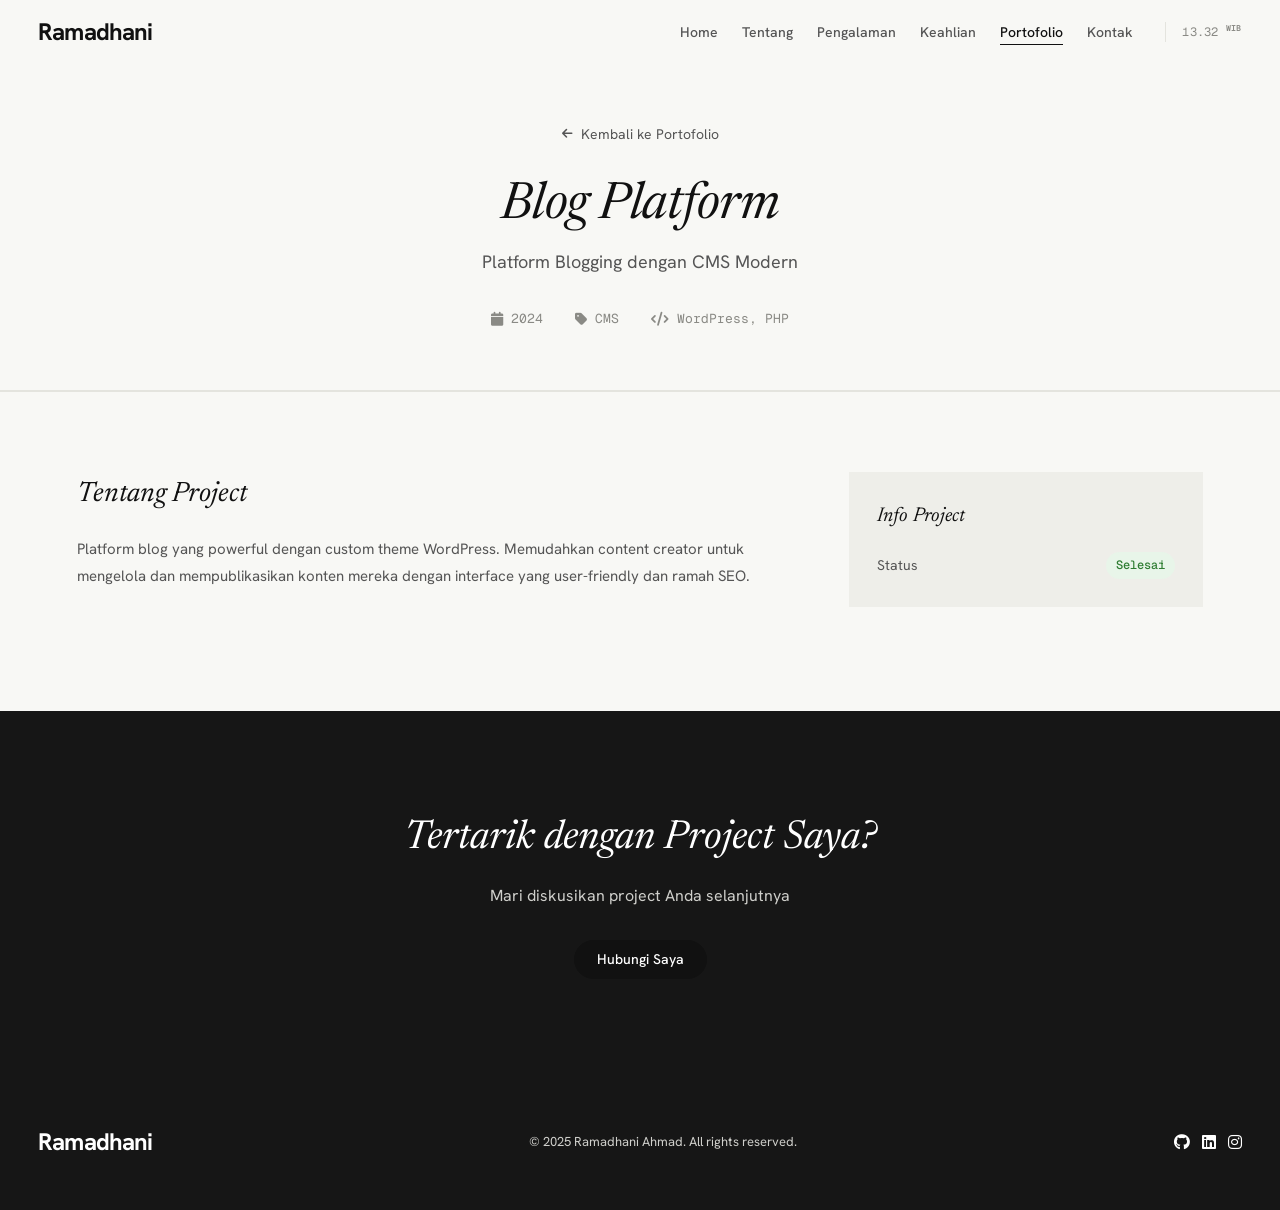
==== commit 4333c5a8: "feat: build complete modern editorial portfolio website with responsive design" ====
--- a/project-blog.html
+++ b/project-blog.html
@@ -20,6 +20,7 @@
                 <ul class="nav-list">
                     <li><a href="index.html#home" class="nav-link">Home</a></li>
                     <li><a href="index.html#about" class="nav-link">Tentang</a></li>
+                    <li><a href="index.html#experience" class="nav-link">Pengalaman</a></li>
                     <li><a href="index.html#skills" class="nav-link">Keahlian</a></li>
                     <li><a href="index.html#portfolio" class="nav-link active">Portofolio</a></li>
                     <li><a href="index.html#contact" class="nav-link">Kontak</a></li>
@@ -36,6 +37,7 @@
             <ul class="mobile-nav-list">
                 <li><a href="index.html#home" class="mobile-nav-link">Home</a></li>
                 <li><a href="index.html#about" class="mobile-nav-link">Tentang</a></li>
+                <li><a href="index.html#experience" class="mobile-nav-link">Pengalaman</a></li>
                 <li><a href="index.html#skills" class="mobile-nav-link">Keahlian</a></li>
                 <li><a href="index.html#portfolio" class="mobile-nav-link">Portofolio</a></li>
                 <li><a href="index.html#contact" class="mobile-nav-link">Kontak</a></li>
--- a/css/styles.css
+++ b/css/styles.css
@@ -1,6 +1,6 @@
 /* ==========================================================================
-   design.md — Fiasco UI Implementation
-   Editorial & Minimal Design System
+   styles.css — Modern Editorial Web Developer Portfolio
+   Fiasco-inspired Minimalist Design System with Dynamic Tech Accents
    ========================================================================== */
 
 /* ===== 1. DESIGN TOKENS ===== */
@@ -8,10 +8,12 @@
   /* Color — Neutral */
   --color-bg: #F8F8F5;
   --color-surface: #F8F8F5;
+  --color-surface-card: #FFFFFF;
   --color-surface-muted: #EEEEE9;
   --color-surface-inverse: #161616;
   --color-surface-media: #0D0D0D;
   --color-border-subtle: #E4E4DE;
+  --color-border-hover: #D0D0C8;
 
   /* Color — Text */
   --color-text-primary: #111111;
@@ -33,14 +35,14 @@
   --font-serif: "Newsreader", "Source Serif 4", Georgia, serif;
   --font-mono: "Geist Mono", "JetBrains Mono", ui-monospace, SFMono-Regular, Menlo, monospace;
 
-  --text-display: clamp(2.5rem, 4.8vw, 5.5rem);
-  --text-statement: clamp(1.25rem, 2.1vw, 2.25rem);
-  --text-logo: 1.75rem;
+  --text-display: clamp(2.25rem, 4.2vw, 4.25rem);
+  --text-statement: clamp(1.25rem, 2vw, 2rem);
+  --text-logo: 1.5rem;
   --text-nav: 0.875rem;
   --text-body: 0.9375rem;
   --text-body-sm: 0.8125rem;
   --text-eyebrow: 0.75rem;
-  --text-tag: 0.625rem;
+  --text-tag: 0.6875rem;
 
   /* Spacing Scale (4px base) */
   --space-1: 4px;
@@ -57,22 +59,25 @@
   /* Radius */
   --radius-none: 0;
   --radius-xs: 4px;
+  --radius-sm: 8px;
   --radius-md: 12px;
+  --radius-lg: 20px;
   --radius-pill: 999px;
 
   /* Elevation */
   --elevation-0: none;
   --elevation-1: 0 1px 0 rgba(17, 17, 17, 0.08);
-  --elevation-2: 0 8px 24px rgba(17, 17, 17, 0.12);
+  --elevation-card: 0 4px 20px rgba(0, 0, 0, 0.04);
+  --elevation-hover: 0 12px 32px rgba(0, 0, 0, 0.08);
 
   /* Motion */
   --ease-standard: cubic-bezier(0.2, 0, 0, 1);
   --duration-fast: 160ms;
-  --duration-base: 400ms;
+  --duration-base: 350ms;
 
   /* Layout */
-  --page-gutter: clamp(1rem, 2.5vw, 2.5rem);
-  --container-max: 1320px;
+  --page-gutter: clamp(1rem, 3vw, 2.5rem);
+  --container-max: 1280px;
 }
 
 /* ===== 2. RESET & BASE ===== */
@@ -108,7 +113,7 @@
 a {
   color: inherit;
   text-decoration: none;
-  transition: opacity var(--duration-fast) ease;
+  transition: opacity var(--duration-fast) ease, color var(--duration-fast) ease;
 }
 
 button {
@@ -145,23 +150,24 @@
   font-size: var(--text-eyebrow);
   color: var(--color-text-tertiary);
   text-align: center;
-  margin-bottom: var(--space-3);
-  letter-spacing: 0.02em;
+  margin-bottom: var(--space-2);
+  letter-spacing: 0.04em;
+  text-transform: uppercase;
 }
 
 .statement {
   font-family: var(--font-serif);
   font-size: var(--text-statement);
   font-weight: 400;
-  line-height: 1.25;
-  letter-spacing: -0.005em;
-  color: var(--color-text-primary);
-  margin-bottom: var(--space-7);
+  line-height: 1.3;
+  letter-spacing: -0.01em;
+  color: var(--color-text-primary);
+  margin-bottom: var(--space-6);
 }
 
 .statement--center {
   text-align: center;
-  max-width: 44ch;
+  max-width: 48ch;
   margin-left: auto;
   margin-right: auto;
 }
@@ -171,23 +177,25 @@
   display: inline-flex;
   align-items: center;
   justify-content: center;
+  gap: var(--space-2);
   font-family: var(--font-sans);
   font-size: var(--text-nav);
-  font-weight: 400;
+  font-weight: 500;
   line-height: 1.2;
-  padding: 8px 18px;
+  padding: 10px 22px;
   border-radius: var(--radius-pill);
   background: transparent;
   color: var(--color-text-primary);
   border: 1px solid var(--color-border-subtle);
   cursor: pointer;
-  transition: background-color var(--duration-fast) ease, border-color var(--duration-fast) ease, color var(--duration-fast) ease;
+  transition: background-color var(--duration-fast) ease, border-color var(--duration-fast) ease, color var(--duration-fast) ease, transform var(--duration-fast) ease;
   white-space: nowrap;
 }
 
 .btn-pill:hover {
   background: var(--color-chip-bg);
   border-color: var(--color-chip-bg-hover);
+  transform: translateY(-2px);
 }
 
 .btn-pill:focus-visible {
@@ -196,20 +204,21 @@
 }
 
 .btn-pill--primary {
+  background: var(--color-text-primary);
+  border-color: var(--color-text-primary);
+  color: var(--color-text-inverse);
+}
+
+.btn-pill--primary:hover {
+  background: #2a2a2a;
+  border-color: #2a2a2a;
+  color: var(--color-text-inverse);
+}
+
+.btn-pill--accent {
   background: var(--color-chip-bg);
-  border-color: transparent;
-  color: var(--color-chip-text);
-  font-weight: 500;
-}
-
-.btn-pill--primary:hover {
-  background: var(--color-chip-bg-hover);
-}
-
-.btn-pill[aria-pressed="true"] {
-  background: var(--color-text-primary);
-  color: var(--color-text-inverse);
-  border-color: var(--color-text-primary);
+  border-color: var(--color-border-subtle);
+  color: var(--color-text-primary);
 }
 
 /* ===== 5. HEADER ===== */
@@ -219,7 +228,9 @@
   left: 0;
   right: 0;
   height: 64px;
-  background-color: var(--color-bg);
+  background-color: rgba(248, 248, 245, 0.94);
+  backdrop-filter: blur(12px);
+  -webkit-backdrop-filter: blur(12px);
   z-index: 1000;
   transition: box-shadow var(--duration-fast) ease;
 }
@@ -266,14 +277,25 @@
 .nav-link {
   font-family: var(--font-sans);
   font-size: var(--text-nav);
-  font-weight: 400;
+  font-weight: 500;
   color: var(--color-text-secondary);
   transition: color var(--duration-fast) ease;
+  position: relative;
 }
 
 .nav-link:hover,
 .nav-link.active {
   color: var(--color-text-primary);
+}
+
+.nav-link.active::after {
+  content: "";
+  position: absolute;
+  bottom: -4px;
+  left: 0;
+  width: 100%;
+  height: 1.5px;
+  background-color: var(--color-text-primary);
 }
 
 .nav-clock {
@@ -283,6 +305,11 @@
   letter-spacing: 0.02em;
   padding-left: var(--space-4);
   border-left: 1px solid var(--color-border-subtle);
+}
+
+.nav-clock sup {
+  font-size: 0.7em;
+  font-weight: 600;
 }
 
 .hamburger {
@@ -324,6 +351,7 @@
   background-color: var(--color-bg);
   border-bottom: 1px solid var(--color-border-subtle);
   padding: var(--space-5) var(--page-gutter);
+  box-shadow: 0 10px 30px rgba(0, 0, 0, 0.06);
 }
 
 .mobile-menu.is-open {
@@ -343,264 +371,724 @@
   padding: var(--space-1) 0;
 }
 
-/* ===== 6. HERO SECTION ===== */
+/* ===== 6. HERO SECTION (PHOTO ON LEFT, ANIMATED) ===== */
 .section-hero {
-  min-height: 85vh;
+  min-height: 88vh;
+  display: flex;
+  align-items: center;
+  padding: calc(64px + var(--space-7)) var(--page-gutter) var(--space-8);
+  position: relative;
+  overflow: hidden;
+}
+
+.hero-grid {
+  display: grid;
+  grid-template-columns: 0.9fr 1.3fr;
+  gap: var(--space-8);
+  align-items: center;
+  width: 100%;
+  max-width: var(--container-max);
+  margin: 0 auto;
+}
+
+/* Left Column: Visual with PasFoto & Floating Badges */
+.hero-visual-col {
+  display: flex;
+  justify-content: center;
+  align-items: center;
+  position: relative;
+  padding: var(--space-5);
+}
+
+.hero-avatar-wrapper {
+  position: relative;
+  width: 290px;
+  height: 290px;
+  border-radius: 50%;
+  animation: hero-float 4.5s ease-in-out infinite;
+}
+
+.hero-avatar-frame {
+  width: 100%;
+  height: 100%;
+  border-radius: 50%;
+  overflow: hidden;
+  border: 7px solid #FFFFFF;
+  box-shadow: 0 20px 45px rgba(0, 0, 0, 0.12), 0 0 0 1px rgba(0, 0, 0, 0.04);
+  background-color: #EAEAE4;
+}
+
+.hero-avatar-frame img {
+  width: 100%;
+  height: 100%;
+  object-fit: cover;
+  object-position: center top;
+  display: block;
+  transition: transform 0.5s ease;
+}
+
+.hero-avatar-frame:hover img {
+  transform: scale(1.04);
+}
+
+/* Decorative backdrop aura ring */
+.hero-avatar-aura {
+  position: absolute;
+  inset: -14px;
+  border-radius: 50%;
+  border: 1.5px dashed rgba(17, 17, 17, 0.15);
+  animation: aura-spin 25s linear infinite;
+  pointer-events: none;
+}
+
+/* Floating animated tech badges around PasFoto */
+.floating-badge {
+  position: absolute;
+  display: inline-flex;
+  align-items: center;
+  gap: 7px;
+  padding: 8px 14px;
+  border-radius: var(--radius-pill);
+  background: rgba(255, 255, 255, 0.95);
+  backdrop-filter: blur(8px);
+  border: 1px solid rgba(0, 0, 0, 0.08);
+  box-shadow: 0 8px 20px rgba(0, 0, 0, 0.08);
+  font-family: var(--font-mono);
+  font-size: 0.75rem;
+  font-weight: 600;
+  color: var(--color-text-primary);
+  pointer-events: none;
+  z-index: 2;
+  white-space: nowrap;
+}
+
+.floating-badge i {
+  font-size: 1rem;
+}
+
+.badge-react {
+  top: 10px;
+  left: -20px;
+  animation: badge-float-1 3.8s ease-in-out infinite;
+}
+.badge-react i { color: #61DAFB; }
+
+.badge-js {
+  top: 25px;
+  right: -25px;
+  animation: badge-float-2 4.2s ease-in-out infinite;
+}
+.badge-js i { color: #F7DF1E; }
+
+.badge-python {
+  bottom: 25px;
+  left: -25px;
+  animation: badge-float-3 4.6s ease-in-out infinite;
+}
+.badge-python i { color: #3776AB; }
+
+.badge-fullstack {
+  bottom: 10px;
+  right: -20px;
+  animation: badge-float-4 3.9s ease-in-out infinite;
+}
+.badge-fullstack i { color: #06B6D4; }
+
+/* Right Column: Hero Information */
+.hero-content-col {
   display: flex;
   flex-direction: column;
-  align-items: center;
-  justify-content: center;
-  text-align: center;
-  padding: calc(64px + var(--space-8)) var(--page-gutter) var(--space-8);
-  position: relative;
-}
-
-.hero-inner {
-  max-width: 900px;
-  margin: 0 auto;
-}
-
-.hero-avatar {
-  display: flex;
-  justify-content: center;
+  align-items: flex-start;
+  text-align: left;
+}
+
+.hero-status-pill {
+  display: inline-flex;
+  align-items: center;
+  gap: 8px;
+  font-family: var(--font-mono);
+  font-size: 0.6875rem;
+  font-weight: 500;
+  color: var(--color-text-secondary);
+  background-color: #FFFFFF;
+  border: 1px solid var(--color-border-subtle);
+  padding: 5px 12px;
+  border-radius: var(--radius-pill);
   margin-bottom: var(--space-4);
-}
-
-.hero-avatar-img {
-  width: 80px;
-  height: 80px;
-  object-fit: cover;
-  border-radius: var(--radius-none);
-  border: 1px solid var(--color-border-subtle);
-  filter: grayscale(15%);
-  transition: filter var(--duration-fast) ease;
-}
-
-.hero-avatar-img:hover {
-  filter: grayscale(0%);
-}
-
-.hero-sub {
+  box-shadow: 0 2px 6px rgba(0, 0, 0, 0.03);
+}
+
+.status-dot {
+  width: 8px;
+  height: 8px;
+  border-radius: 50%;
+  background-color: #22C55E;
+  display: inline-block;
+  box-shadow: 0 0 0 3px rgba(34, 197, 94, 0.2);
+  animation: pulse-dot 2s infinite;
+}
+
+.hero-eyebrow {
   font-family: var(--font-mono);
-  font-size: var(--text-eyebrow);
+  font-size: 0.8125rem;
+  font-weight: 600;
+  letter-spacing: 0.08em;
   color: var(--color-text-tertiary);
-  letter-spacing: 0.05em;
-  text-transform: uppercase;
-  margin-bottom: var(--space-5);
-}
-
-.hero-headline {
+  margin-bottom: var(--space-2);
+}
+
+.hero-name {
   font-family: var(--font-sans);
   font-size: var(--text-display);
+  font-weight: 700;
+  line-height: 1.05;
+  letter-spacing: -0.03em;
+  color: var(--color-text-primary);
+  margin-bottom: var(--space-2);
+}
+
+.hero-role-wrapper {
+  display: flex;
+  align-items: center;
+  font-family: var(--font-sans);
+  font-size: clamp(1.25rem, 2.2vw, 1.85rem);
+  font-weight: 400;
+  color: var(--color-text-secondary);
+  margin-bottom: var(--space-4);
+}
+
+.hero-role-text {
+  font-weight: 600;
+  color: var(--color-text-primary);
+  margin-right: 4px;
+}
+
+.hero-role-cursor {
+  display: inline-block;
   font-weight: 300;
-  line-height: 1.05;
-  letter-spacing: -0.02em;
-  color: var(--color-text-primary);
-  margin-bottom: var(--space-7);
-}
-
-.hero-headline em {
-  font-family: var(--font-serif);
-  font-style: italic;
-  font-weight: 400;
+  color: var(--color-text-primary);
+  animation: blink 1s step-end infinite;
+}
+
+.hero-description {
+  font-family: var(--font-sans);
+  font-size: var(--text-body);
+  color: var(--color-text-secondary);
+  line-height: 1.7;
+  max-width: 58ch;
+  margin-bottom: var(--space-6);
 }
 
 .hero-actions {
   display: flex;
   align-items: center;
-  justify-content: center;
   gap: var(--space-3);
   margin-bottom: var(--space-6);
   flex-wrap: wrap;
 }
 
-.hero-social {
-  display: flex;
+.hero-social-list {
+  display: flex;
+  align-items: center;
+  gap: var(--space-3);
+}
+
+.social-pill-link {
+  display: inline-flex;
   align-items: center;
   justify-content: center;
-  gap: var(--space-4);
-}
-
-.social-icon {
-  display: inline-flex;
-  align-items: center;
-  justify-content: center;
-  width: 36px;
-  height: 36px;
+  width: 40px;
+  height: 40px;
+  border-radius: 50%;
+  background: #FFFFFF;
+  border: 1px solid var(--color-border-subtle);
   color: var(--color-text-secondary);
-  font-size: 1.125rem;
-  transition: color var(--duration-fast) ease;
-}
-
-.social-icon:hover {
-  color: var(--color-text-primary);
-}
-
-.social-icon--inverse {
-  color: var(--color-text-inverse-muted);
-}
-
-.social-icon--inverse:hover {
-  color: var(--color-text-inverse);
-}
-
-.scroll-down {
-  position: absolute;
-  bottom: var(--space-5);
-  left: 50%;
-  transform: translateX(-50%);
-  color: var(--color-text-tertiary);
-  font-size: 0.875rem;
-  transition: transform var(--duration-fast) ease, color var(--duration-fast) ease;
-}
-
-.scroll-down:hover {
-  color: var(--color-text-primary);
-  transform: translateX(-50%) translateY(3px);
-}
-
-/* ===== 7. ABOUT SECTION ===== */
+  font-size: 1.1rem;
+  transition: all var(--duration-fast) ease;
+}
+
+.social-pill-link:hover {
+  color: var(--color-text-primary);
+  border-color: var(--color-text-primary);
+  transform: translateY(-2px);
+  box-shadow: 0 4px 12px rgba(0, 0, 0, 0.08);
+}
+
+/* Keyframe Animations */
+@keyframes hero-float {
+  0%, 100% { transform: translateY(0); }
+  50% { transform: translateY(-10px); }
+}
+
+@keyframes aura-spin {
+  from { transform: rotate(0deg); }
+  to { transform: rotate(360deg); }
+}
+
+@keyframes badge-float-1 {
+  0%, 100% { transform: translateY(0); }
+  50% { transform: translateY(-7px) rotate(-1deg); }
+}
+
+@keyframes badge-float-2 {
+  0%, 100% { transform: translateY(0); }
+  50% { transform: translateY(8px) rotate(1.5deg); }
+}
+
+@keyframes badge-float-3 {
+  0%, 100% { transform: translateY(0); }
+  50% { transform: translateY(-8px) rotate(-1.5deg); }
+}
+
+@keyframes badge-float-4 {
+  0%, 100% { transform: translateY(0); }
+  50% { transform: translateY(6px) rotate(1deg); }
+}
+
+@keyframes pulse-dot {
+  0%, 100% { transform: scale(1); opacity: 1; }
+  50% { transform: scale(1.15); opacity: 0.8; }
+}
+
+@keyframes blink {
+  0%, 100% { opacity: 1; }
+  50% { opacity: 0; }
+}
+
+/* ===== 7. ABOUT SECTION (NO PHOTO, RICH EDITORIAL) ===== */
 .section-about {
   padding: var(--space-9) 0;
   border-top: 1px solid var(--color-border-subtle);
 }
 
-.about-grid {
+.about-editorial-wrap {
   display: grid;
-  grid-template-columns: 42% 1fr;
+  grid-template-columns: 1.3fr 1fr;
   gap: var(--space-8);
+  margin-top: var(--space-6);
   align-items: start;
+}
+
+.about-narrative {
+  display: flex;
+  flex-direction: column;
+}
+
+.about-narrative .statement {
+  margin-bottom: var(--space-4);
+  font-size: clamp(1.35rem, 2.2vw, 1.85rem);
+  line-height: 1.35;
+}
+
+.body-text {
+  font-family: var(--font-sans);
+  font-size: var(--text-body);
+  color: var(--color-text-secondary);
+  line-height: 1.75;
+  margin-bottom: var(--space-4);
+}
+
+/* Stat / Highlight Cards Grid in About */
+.about-stats-grid {
+  display: grid;
+  grid-template-columns: 1fr 1fr;
+  gap: var(--space-4);
+}
+
+.stat-card {
+  background: #FFFFFF;
+  border: 1px solid var(--color-border-subtle);
+  border-radius: var(--radius-sm);
+  padding: var(--space-5);
+  display: flex;
+  flex-direction: column;
+  transition: transform var(--duration-fast) ease, border-color var(--duration-fast) ease, box-shadow var(--duration-fast) ease;
+}
+
+.stat-card:hover {
+  transform: translateY(-3px);
+  border-color: var(--color-border-hover);
+  box-shadow: var(--elevation-card);
+}
+
+.stat-icon {
+  font-size: 1.35rem;
+  color: var(--color-text-primary);
+  margin-bottom: var(--space-3);
+}
+
+.stat-number {
+  font-family: var(--font-sans);
+  font-size: 1.75rem;
+  font-weight: 700;
+  letter-spacing: -0.02em;
+  color: var(--color-text-primary);
+  margin-bottom: 2px;
+}
+
+.stat-label {
+  font-family: var(--font-sans);
+  font-size: 0.8125rem;
+  font-weight: 600;
+  color: var(--color-text-primary);
+  margin-bottom: 4px;
+}
+
+.stat-sub {
+  font-family: var(--font-sans);
+  font-size: 0.75rem;
+  color: var(--color-text-tertiary);
+  line-height: 1.4;
+}
+
+/* ===== 8. PENGALAMAN & PENDIDIKAN SECTION ===== */
+.section-experience {
+  padding: var(--space-9) 0;
+  border-top: 1px solid var(--color-border-subtle);
+  background-color: rgba(238, 238, 233, 0.4);
+}
+
+.experience-grid {
+  display: grid;
+  grid-template-columns: 1fr 1fr;
+  gap: var(--space-8);
   margin-top: var(--space-6);
 }
 
-.about-image-wrap {
+.experience-column-title {
+  font-family: var(--font-sans);
+  font-size: 1.125rem;
+  font-weight: 600;
+  color: var(--color-text-primary);
+  display: flex;
+  align-items: center;
+  gap: var(--space-2);
+  margin-bottom: var(--space-5);
+  padding-bottom: var(--space-2);
+  border-bottom: 1.5px solid var(--color-border-subtle);
+}
+
+.timeline-list {
+  display: flex;
+  flex-direction: column;
+  gap: var(--space-4);
+}
+
+.timeline-item {
+  background: #FFFFFF;
+  border: 1px solid var(--color-border-subtle);
+  border-radius: var(--radius-sm);
+  padding: var(--space-4) var(--space-5);
+  position: relative;
+  transition: transform var(--duration-fast) ease, box-shadow var(--duration-fast) ease;
+}
+
+.timeline-item:hover {
+  transform: translateY(-2px);
+  box-shadow: var(--elevation-card);
+}
+
+.timeline-meta {
+  display: flex;
+  justify-content: space-between;
+  align-items: center;
+  margin-bottom: 6px;
+}
+
+.timeline-period {
+  font-family: var(--font-mono);
+  font-size: 0.6875rem;
+  font-weight: 600;
+  color: var(--color-text-tertiary);
+  background: var(--color-surface-muted);
+  padding: 3px 8px;
+  border-radius: var(--radius-pill);
+}
+
+.timeline-role {
+  font-family: var(--font-sans);
+  font-size: 0.9375rem;
+  font-weight: 600;
+  color: var(--color-text-primary);
+  margin-bottom: 2px;
+}
+
+.timeline-institution {
+  font-family: var(--font-sans);
+  font-size: 0.8125rem;
+  color: var(--color-text-secondary);
+  margin-bottom: var(--space-2);
+}
+
+.timeline-desc {
+  font-family: var(--font-sans);
+  font-size: 0.8125rem;
+  color: var(--color-text-secondary);
+  line-height: 1.5;
+}
+
+/* ===== 9. VIBRANT SKILLS & TECH STACK ===== */
+.section-skills {
+  padding: var(--space-9) 0;
+  border-top: 1px solid var(--color-border-subtle);
+}
+
+.skills-groups {
+  display: grid;
+  grid-template-columns: repeat(3, 1fr);
+  gap: var(--space-6);
+  margin-top: var(--space-7);
+}
+
+.skills-group {
+  background: #FFFFFF;
+  border: 1px solid var(--color-border-subtle);
+  border-radius: var(--radius-md);
+  padding: var(--space-5);
+  display: flex;
+  flex-direction: column;
+  transition: transform var(--duration-fast) ease, box-shadow var(--duration-fast) ease;
+}
+
+.skills-group:hover {
+  transform: translateY(-3px);
+  box-shadow: var(--elevation-card);
+}
+
+.skills-group-header {
+  display: flex;
+  align-items: center;
+  gap: var(--space-2);
+  margin-bottom: var(--space-4);
+  padding-bottom: var(--space-2);
+  border-bottom: 1px solid var(--color-border-subtle);
+}
+
+.skills-group-title {
+  font-family: var(--font-sans);
+  font-size: 0.9375rem;
+  font-weight: 600;
+  color: var(--color-text-primary);
+}
+
+.vibrant-chips-grid {
+  display: flex;
+  flex-wrap: wrap;
+  gap: var(--space-2);
+}
+
+/* Dynamic Tech Chip with Vibrant Brand Theming */
+.tech-chip {
+  display: inline-flex;
+  align-items: center;
+  gap: 7px;
+  padding: 6px 12px;
+  border-radius: var(--radius-pill);
+  background: var(--tech-bg, rgba(238, 238, 233, 0.7));
+  border: 1px solid var(--tech-border, var(--color-border-subtle));
+  font-family: var(--font-mono);
+  font-size: 0.75rem;
+  font-weight: 600;
+  color: var(--color-text-primary);
+  transition: all var(--duration-fast) ease;
+  cursor: default;
+}
+
+.tech-chip i {
+  font-size: 0.9rem;
+  color: var(--tech-color, var(--color-text-primary));
+  transition: transform var(--duration-fast) ease;
+}
+
+.tech-chip:hover {
+  background: #FFFFFF;
+  border-color: var(--tech-color, var(--color-text-primary));
+  box-shadow: 0 4px 12px var(--tech-glow, rgba(0, 0, 0, 0.08));
+  transform: translateY(-2px);
+}
+
+.tech-chip:hover i {
+  transform: scale(1.15);
+}
+
+/* Brand-specific Color Variables */
+.tech-chip[data-tech="html5"] {
+  --tech-color: #E34F26;
+  --tech-bg: rgba(227, 79, 38, 0.08);
+  --tech-border: rgba(227, 79, 38, 0.22);
+  --tech-glow: rgba(227, 79, 38, 0.2);
+}
+.tech-chip[data-tech="css3"] {
+  --tech-color: #1572B6;
+  --tech-bg: rgba(21, 114, 182, 0.08);
+  --tech-border: rgba(21, 114, 182, 0.22);
+  --tech-glow: rgba(21, 114, 182, 0.2);
+}
+.tech-chip[data-tech="javascript"] {
+  --tech-color: #D4AC0D;
+  --tech-bg: rgba(247, 223, 30, 0.12);
+  --tech-border: rgba(247, 223, 30, 0.35);
+  --tech-glow: rgba(247, 223, 30, 0.25);
+}
+.tech-chip[data-tech="react"] {
+  --tech-color: #087EA4;
+  --tech-bg: rgba(97, 218, 251, 0.1);
+  --tech-border: rgba(97, 218, 251, 0.3);
+  --tech-glow: rgba(97, 218, 251, 0.25);
+}
+.tech-chip[data-tech="vue"] {
+  --tech-color: #42B883;
+  --tech-bg: rgba(66, 184, 131, 0.08);
+  --tech-border: rgba(66, 184, 131, 0.25);
+  --tech-glow: rgba(66, 184, 131, 0.2);
+}
+.tech-chip[data-tech="nextjs"] {
+  --tech-color: #000000;
+  --tech-bg: rgba(0, 0, 0, 0.05);
+  --tech-border: rgba(0, 0, 0, 0.2);
+  --tech-glow: rgba(0, 0, 0, 0.15);
+}
+.tech-chip[data-tech="tailwind"] {
+  --tech-color: #06B6D4;
+  --tech-bg: rgba(6, 182, 212, 0.08);
+  --tech-border: rgba(6, 182, 212, 0.25);
+  --tech-glow: rgba(6, 182, 212, 0.2);
+}
+.tech-chip[data-tech="bootstrap"] {
+  --tech-color: #7952B3;
+  --tech-bg: rgba(121, 82, 179, 0.08);
+  --tech-border: rgba(121, 82, 179, 0.25);
+  --tech-glow: rgba(121, 82, 179, 0.2);
+}
+.tech-chip[data-tech="nodejs"] {
+  --tech-color: #339933;
+  --tech-bg: rgba(51, 153, 51, 0.08);
+  --tech-border: rgba(51, 153, 51, 0.25);
+  --tech-glow: rgba(51, 153, 51, 0.2);
+}
+.tech-chip[data-tech="python"] {
+  --tech-color: #3776AB;
+  --tech-bg: rgba(55, 118, 171, 0.08);
+  --tech-border: rgba(55, 118, 171, 0.25);
+  --tech-glow: rgba(55, 118, 171, 0.2);
+}
+.tech-chip[data-tech="php"] {
+  --tech-color: #777BB4;
+  --tech-bg: rgba(119, 123, 180, 0.08);
+  --tech-border: rgba(119, 123, 180, 0.25);
+  --tech-glow: rgba(119, 123, 180, 0.2);
+}
+.tech-chip[data-tech="mysql"] {
+  --tech-color: #00618A;
+  --tech-bg: rgba(0, 97, 138, 0.08);
+  --tech-border: rgba(0, 97, 138, 0.25);
+  --tech-glow: rgba(0, 97, 138, 0.2);
+}
+.tech-chip[data-tech="mongodb"] {
+  --tech-color: #13AA52;
+  --tech-bg: rgba(19, 170, 82, 0.08);
+  --tech-border: rgba(19, 170, 82, 0.25);
+  --tech-glow: rgba(19, 170, 82, 0.2);
+}
+.tech-chip[data-tech="postgresql"] {
+  --tech-color: #336791;
+  --tech-bg: rgba(51, 103, 145, 0.08);
+  --tech-border: rgba(51, 103, 145, 0.25);
+  --tech-glow: rgba(51, 103, 145, 0.2);
+}
+.tech-chip[data-tech="git"] {
+  --tech-color: #F05032;
+  --tech-bg: rgba(240, 80, 50, 0.08);
+  --tech-border: rgba(240, 80, 50, 0.25);
+  --tech-glow: rgba(240, 80, 50, 0.2);
+}
+.tech-chip[data-tech="github"] {
+  --tech-color: #24292E;
+  --tech-bg: rgba(36, 41, 46, 0.06);
+  --tech-border: rgba(36, 41, 46, 0.2);
+  --tech-glow: rgba(36, 41, 46, 0.15);
+}
+.tech-chip[data-tech="figma"] {
+  --tech-color: #F24E1E;
+  --tech-bg: rgba(242, 78, 30, 0.08);
+  --tech-border: rgba(242, 78, 30, 0.25);
+  --tech-glow: rgba(242, 78, 30, 0.2);
+}
+.tech-chip[data-tech="vscode"] {
+  --tech-color: #007ACC;
+  --tech-bg: rgba(0, 122, 204, 0.08);
+  --tech-border: rgba(0, 122, 204, 0.25);
+  --tech-glow: rgba(0, 122, 204, 0.2);
+}
+.tech-chip[data-tech="postman"] {
+  --tech-color: #FF6C37;
+  --tech-bg: rgba(255, 108, 55, 0.08);
+  --tech-border: rgba(255, 108, 55, 0.25);
+  --tech-glow: rgba(255, 108, 55, 0.2);
+}
+.tech-chip[data-tech="wordpress"] {
+  --tech-color: #21759B;
+  --tech-bg: rgba(33, 117, 155, 0.08);
+  --tech-border: rgba(33, 117, 155, 0.25);
+  --tech-glow: rgba(33, 117, 155, 0.2);
+}
+
+/* ===== 10. SELECTED WORKS (TOP 2 FEATURED CASE STUDIES) ===== */
+.section-works {
+  padding: var(--space-9) 0 var(--space-8);
+  border-top: 1px solid var(--color-border-subtle);
+}
+
+.featured-works-grid {
+  display: grid;
+  grid-template-columns: 1fr 1fr;
+  gap: var(--space-7);
+  margin-top: var(--space-6);
+  margin-bottom: var(--space-9);
+}
+
+.case-study-card {
+  background: #FFFFFF;
+  border: 1px solid var(--color-border-subtle);
+  border-radius: var(--radius-sm);
+  overflow: hidden;
+  display: flex;
+  flex-direction: column;
+  transition: transform var(--duration-base) var(--ease-standard), box-shadow var(--duration-base) var(--ease-standard), border-color var(--duration-fast) ease;
+}
+
+.case-study-card:hover {
+  transform: translateY(-5px);
+  border-color: var(--color-border-hover);
+  box-shadow: var(--elevation-hover);
+}
+
+.case-study-media-link {
+  display: block;
+  overflow: hidden;
+  background-color: var(--color-surface-muted);
+  position: relative;
+}
+
+.case-study-media {
   width: 100%;
-  aspect-ratio: 4 / 5;
+  aspect-ratio: 16 / 10;
+  overflow: hidden;
   background-color: var(--color-surface-muted);
-  overflow: hidden;
-  border-radius: var(--radius-none);
-}
-
-.about-photo {
+}
+
+.case-study-media img {
   width: 100%;
   height: 100%;
   object-fit: cover;
-  border-radius: var(--radius-none);
-}
-
-.about-content {
-  display: flex;
-  flex-direction: column;
-}
-
-.about-content .statement {
-  margin-bottom: var(--space-5);
-}
-
-.body-text {
-  font-family: var(--font-sans);
-  font-size: var(--text-body);
-  color: var(--color-text-secondary);
-  line-height: 1.65;
-  margin-bottom: var(--space-4);
-}
-
-.about-contact-list {
-  display: flex;
-  flex-direction: column;
-  gap: var(--space-3);
-  margin-top: var(--space-4);
-  margin-bottom: var(--space-6);
-  padding-top: var(--space-4);
-  border-top: 1px solid var(--color-border-subtle);
-}
-
-.about-contact-item {
-  display: flex;
-  align-items: center;
-  gap: var(--space-3);
-  font-size: var(--text-body-sm);
-  color: var(--color-text-secondary);
-}
-
-.about-contact-item i {
-  color: var(--color-text-tertiary);
-  width: 16px;
-  font-size: 0.875rem;
-}
-
-.about-contact-item a:hover {
-  color: var(--color-text-primary);
-}
-
-/* ===== 8. SELECTED WORKS (PORTFOLIO) ===== */
-.section-works {
-  padding: var(--space-9) 0;
-  border-top: 1px solid var(--color-border-subtle);
-}
-
-.filter-bar {
-  display: flex;
-  justify-content: center;
-  align-items: center;
-  gap: var(--space-3);
-  margin-bottom: var(--space-8);
-  flex-wrap: wrap;
-}
-
-/* Asymmetric 2-column grid from design.md */
-.works-grid {
-  display: grid;
-  grid-template-columns: 1.25fr 1fr;
-  gap: var(--space-8);
-  align-items: start;
-}
-
-.work-card {
-  display: flex;
-  flex-direction: column;
-  background: transparent;
-  border: none;
-  border-radius: var(--radius-none);
-  box-shadow: none;
-  transition: opacity var(--duration-fast) ease;
-}
-
-.work-card.is-hidden {
-  display: none;
-}
-
-.card-media-link {
-  display: block;
-  overflow: hidden;
-  background-color: var(--color-surface-muted);
-  border-radius: var(--radius-none);
-}
-
-.card-media {
-  width: 100%;
-  aspect-ratio: 16 / 10;
-  overflow: hidden;
-  border-radius: var(--radius-none);
-}
-
-.work-card--large .card-media {
-  aspect-ratio: 16 / 11;
-}
-
-.card-media img {
-  width: 100%;
-  height: 100%;
-  object-fit: cover;
-  border-radius: var(--radius-none);
-  transition: transform var(--duration-base) var(--ease-standard);
-}
-
-.card-media-link:hover img {
-  transform: scale(1.02);
-}
-
-.card-media--placeholder {
+  transition: transform 0.5s var(--ease-standard);
+}
+
+.case-study-card:hover .case-study-media img {
+  transform: scale(1.03);
+}
+
+.case-study-media--placeholder {
   display: flex;
   align-items: center;
   justify-content: center;
@@ -608,132 +1096,313 @@
   color: var(--color-text-inverse-muted);
 }
 
-.placeholder-inner {
-  font-size: 2.25rem;
-  color: var(--color-text-inverse-muted);
+.placeholder-inner-icon {
+  font-size: 2.75rem;
   opacity: 0.6;
-  transition: transform var(--duration-base) var(--ease-standard), opacity var(--duration-fast) ease;
-}
-
-.card-media-link:hover .placeholder-inner {
-  transform: scale(1.08);
-  opacity: 0.9;
-}
-
-.card-body {
-  padding-top: var(--space-3);
-}
-
-.card-title {
+  transition: transform var(--duration-base) var(--ease-standard);
+}
+
+.case-study-card:hover .placeholder-inner-icon {
+  transform: scale(1.1);
+}
+
+.case-study-body {
+  padding: var(--space-6);
+  display: flex;
+  flex-direction: column;
+  flex-grow: 1;
+}
+
+.case-study-badge-row {
+  display: flex;
+  justify-content: space-between;
+  align-items: center;
+  margin-bottom: var(--space-3);
+}
+
+.case-study-category {
+  font-family: var(--font-mono);
+  font-size: 0.6875rem;
+  font-weight: 600;
+  color: var(--color-text-tertiary);
+  text-transform: uppercase;
+  letter-spacing: 0.05em;
+}
+
+.case-study-year {
+  font-family: var(--font-mono);
+  font-size: 0.6875rem;
+  color: var(--color-text-tertiary);
+}
+
+.case-study-title {
   font-family: var(--font-serif);
   font-style: italic;
-  font-size: 1.125rem;
+  font-size: 1.45rem;
   font-weight: 400;
-  line-height: 1.3;
-  color: var(--color-text-primary);
-  margin-bottom: var(--space-1);
-}
-
-.card-title a:hover {
+  color: var(--color-text-primary);
+  margin-bottom: var(--space-2);
+}
+
+.case-study-desc {
+  font-family: var(--font-sans);
+  font-size: 0.875rem;
+  color: var(--color-text-secondary);
+  line-height: 1.6;
+  margin-bottom: var(--space-4);
+}
+
+/* Key Case Study Highlights */
+.case-study-specs {
+  display: flex;
+  flex-direction: column;
+  gap: 6px;
+  background: var(--color-bg);
+  border-radius: var(--radius-xs);
+  padding: 10px 14px;
+  margin-bottom: var(--space-4);
+  font-size: 0.75rem;
+  color: var(--color-text-secondary);
+  border-left: 2px solid var(--color-text-primary);
+}
+
+.case-study-specs strong {
+  color: var(--color-text-primary);
+}
+
+.case-study-tags {
+  display: flex;
+  flex-wrap: wrap;
+  gap: 6px;
+  margin-bottom: var(--space-5);
+  margin-top: auto;
+}
+
+.tag-mini {
+  font-family: var(--font-mono);
+  font-size: 0.625rem;
+  font-weight: 500;
+  color: var(--color-text-primary);
+  background: var(--color-surface-muted);
+  padding: 3px 8px;
+  border-radius: var(--radius-xs);
+}
+
+.case-study-actions {
+  display: flex;
+  align-items: center;
+  gap: var(--space-3);
+  padding-top: var(--space-4);
+  border-top: 1px solid var(--color-border-subtle);
+}
+
+.action-link {
+  font-family: var(--font-sans);
+  font-size: 0.8125rem;
+  font-weight: 600;
+  color: var(--color-text-primary);
+  display: inline-flex;
+  align-items: center;
+  gap: 6px;
+  transition: gap var(--duration-fast) ease;
+}
+
+.action-link:hover {
   text-decoration: underline;
-}
-
-.card-desc {
-  font-family: var(--font-sans);
-  font-size: var(--text-body-sm);
-  color: var(--color-text-secondary);
-  line-height: 1.45;
-  margin-bottom: var(--space-3);
-}
-
-.card-tags {
-  display: flex;
-  flex-wrap: wrap;
-  gap: var(--space-2);
-  margin-bottom: var(--space-3);
-}
-
-.tag {
-  font-family: var(--font-mono);
-  font-size: var(--text-tag);
-  color: var(--color-text-primary);
-  background-color: var(--color-surface-muted);
-  padding: 4px 8px;
-  border-radius: var(--radius-xs);
-  letter-spacing: 0.01em;
-}
-
-.card-link {
-  display: inline-flex;
-  align-items: center;
-  gap: var(--space-2);
-  font-family: var(--font-sans);
-  font-size: var(--text-nav);
-  font-weight: 500;
-  color: var(--color-text-primary);
-  margin-top: var(--space-1);
-  transition: gap var(--duration-fast) ease;
-}
-
-.card-link i {
-  font-size: 0.75rem;
-  transition: transform var(--duration-fast) ease;
-}
-
-.card-link:hover i {
-  transform: translateX(4px);
-}
-
-/* ===== 9. SKILLS SECTION ===== */
-.section-skills {
-  padding: var(--space-9) 0;
-  border-top: 1px solid var(--color-border-subtle);
-}
-
-.skills-groups {
-  display: grid;
-  grid-template-columns: repeat(3, 1fr);
-  gap: var(--space-7);
-  margin-top: var(--space-7);
-}
-
-.skills-group {
-  display: flex;
-  flex-direction: column;
-}
-
-.skills-group-label {
-  font-family: var(--font-sans);
-  font-size: var(--text-nav);
-  font-weight: 500;
-  color: var(--color-text-primary);
-  margin-bottom: var(--space-4);
-  padding-bottom: var(--space-2);
-  border-bottom: 1px solid var(--color-border-subtle);
-}
-
-.chips {
-  display: flex;
-  flex-wrap: wrap;
-  gap: var(--space-2);
-}
-
-.chip {
+  gap: 10px;
+}
+
+.action-link-secondary {
   font-family: var(--font-mono);
   font-size: 0.75rem;
   color: var(--color-text-secondary);
-  background-color: var(--color-surface-muted);
-  padding: 6px 12px;
-  border-radius: var(--radius-pill);
-  transition: background-color var(--duration-fast) ease, color var(--duration-fast) ease;
-}
-
-.chip:hover {
-  background-color: var(--color-chip-bg-hover);
-  color: var(--color-text-primary);
-}
-
-/* ===== 10. CONTACT SECTION ===== */
+  margin-left: auto;
+}
+
+.action-link-secondary:hover {
+  color: var(--color-text-primary);
+}
+
+/* ===== 11. LAYAR BERGERAK (INFINITE MARQUEE PROJECT SHOWCASE) ===== */
+.section-marquee-showcase {
+  padding: var(--space-7) 0 var(--space-9);
+  border-top: 1px dashed var(--color-border-subtle);
+  overflow: hidden;
+}
+
+.marquee-header-wrap {
+  text-align: center;
+  margin-bottom: var(--space-6);
+}
+
+.marquee-title {
+  font-family: var(--font-serif);
+  font-style: italic;
+  font-size: 1.25rem;
+  color: var(--color-text-primary);
+  margin-bottom: var(--space-1);
+}
+
+.marquee-subtitle {
+  font-family: var(--font-sans);
+  font-size: 0.8125rem;
+  color: var(--color-text-tertiary);
+}
+
+/* Infinite Marquee Track */
+.marquee-container {
+  width: 100%;
+  overflow: hidden;
+  position: relative;
+  mask-image: linear-gradient(to right, transparent, black 6%, black 94%, transparent);
+  -webkit-mask-image: linear-gradient(to right, transparent, black 6%, black 94%, transparent);
+  padding: 10px 0;
+}
+
+.marquee-track {
+  display: flex;
+  gap: var(--space-5);
+  width: max-content;
+  animation: marquee-scroll 32s linear infinite;
+}
+
+.marquee-container:hover .marquee-track {
+  animation-play-state: paused;
+}
+
+/* Card in Marquee */
+.marquee-card {
+  width: 320px;
+  background: #FFFFFF;
+  border: 1px solid var(--color-border-subtle);
+  border-radius: var(--radius-sm);
+  padding: var(--space-5);
+  display: flex;
+  flex-direction: column;
+  flex-shrink: 0;
+  transition: transform var(--duration-fast) ease, border-color var(--duration-fast) ease, box-shadow var(--duration-fast) ease;
+}
+
+.marquee-card:hover {
+  transform: translateY(-4px);
+  border-color: var(--color-text-primary);
+  box-shadow: var(--elevation-hover);
+}
+
+.marquee-card-top {
+  display: flex;
+  align-items: center;
+  justify-content: space-between;
+  margin-bottom: var(--space-3);
+}
+
+.marquee-card-icon {
+  width: 38px;
+  height: 38px;
+  border-radius: var(--radius-xs);
+  background: var(--color-surface-muted);
+  display: flex;
+  align-items: center;
+  justify-content: center;
+  font-size: 1.1rem;
+  color: var(--color-text-primary);
+}
+
+.marquee-card-title {
+  font-family: var(--font-serif);
+  font-style: italic;
+  font-size: 1.05rem;
+  color: var(--color-text-primary);
+  margin-bottom: 4px;
+}
+
+.marquee-card-desc {
+  font-family: var(--font-sans);
+  font-size: 0.75rem;
+  color: var(--color-text-secondary);
+  line-height: 1.5;
+  margin-bottom: var(--space-3);
+  display: -webkit-box;
+  -webkit-line-clamp: 2;
+  -webkit-box-orient: vertical;
+  overflow: hidden;
+}
+
+.marquee-card-tags {
+  display: flex;
+  flex-wrap: wrap;
+  gap: 5px;
+  margin-top: auto;
+  margin-bottom: var(--space-3);
+}
+
+.marquee-card-link {
+  font-family: var(--font-sans);
+  font-size: 0.75rem;
+  font-weight: 600;
+  color: var(--color-text-primary);
+  display: inline-flex;
+  align-items: center;
+  gap: 5px;
+  padding-top: var(--space-2);
+  border-top: 1px solid var(--color-border-subtle);
+}
+
+.marquee-card-link:hover {
+  text-decoration: underline;
+}
+
+@keyframes marquee-scroll {
+  from { transform: translateX(0); }
+  to { transform: translateX(calc(-50% - (var(--space-5) / 2))); }
+}
+
+/* ===== 12. CODE QUALITY & ENGINEERING STANDARDS (POIN 6) ===== */
+.section-code-quality {
+  padding: var(--space-8) 0;
+  background-color: #FFFFFF;
+  border-top: 1px solid var(--color-border-subtle);
+}
+
+.code-quality-grid {
+  display: grid;
+  grid-template-columns: repeat(4, 1fr);
+  gap: var(--space-5);
+  margin-top: var(--space-5);
+}
+
+.quality-card {
+  padding: var(--space-4);
+  border-left: 2px solid var(--color-border-subtle);
+  display: flex;
+  flex-direction: column;
+  transition: border-color var(--duration-fast) ease;
+}
+
+.quality-card:hover {
+  border-left-color: var(--color-text-primary);
+}
+
+.quality-card i {
+  font-size: 1.25rem;
+  color: var(--color-text-primary);
+  margin-bottom: var(--space-2);
+}
+
+.quality-card h4 {
+  font-family: var(--font-sans);
+  font-size: 0.875rem;
+  font-weight: 600;
+  margin-bottom: 4px;
+}
+
+.quality-card p {
+  font-size: 0.75rem;
+  color: var(--color-text-secondary);
+  line-height: 1.45;
+}
+
+/* ===== 13. CONTACT SECTION (POIN 7) ===== */
 .section-contact {
   padding: var(--space-9) 0 var(--space-10);
   border-top: 1px solid var(--color-border-subtle);
@@ -741,7 +1410,7 @@
 
 .contact-layout {
   display: grid;
-  grid-template-columns: 1.4fr 1fr;
+  grid-template-columns: 1.3fr 1fr;
   gap: var(--space-8);
   margin-top: var(--space-7);
   align-items: start;
@@ -822,9 +1491,20 @@
 .contact-info {
   display: flex;
   flex-direction: column;
-  gap: var(--space-6);
+  gap: var(--space-5);
   padding-left: var(--space-6);
   border-left: 1px solid var(--color-border-subtle);
+}
+
+.contact-status-card {
+  background: #FFFFFF;
+  border: 1px solid var(--color-border-subtle);
+  border-radius: var(--radius-sm);
+  padding: var(--space-4);
+  display: flex;
+  align-items: center;
+  gap: var(--space-3);
+  margin-bottom: var(--space-2);
 }
 
 .contact-info-item {
@@ -865,7 +1545,7 @@
   padding-top: var(--space-3);
 }
 
-/* ===== 11. FOOTER ===== */
+/* ===== 14. FOOTER ===== */
 .site-footer {
   background-color: var(--color-surface-inverse);
   color: var(--color-text-inverse);
@@ -895,31 +1575,55 @@
   gap: var(--space-3);
 }
 
-/* ===== 12. SCROLL REVEAL ===== */
+/* ===== 15. SCROLL REVEAL ===== */
 .reveal {
   opacity: 1;
   transition: opacity var(--duration-base) var(--ease-standard);
 }
 
-/* ===== 13. RESPONSIVE DESIGN ===== */
-@media (max-width: 992px) {
-  .about-grid {
+/* ===== 16. RESPONSIVE DESIGN ===== */
+@media (max-width: 1024px) {
+  .hero-grid {
+    grid-template-columns: 1fr;
+    gap: var(--space-7);
+    text-align: center;
+  }
+
+  .hero-visual-col {
+    order: -1;
+    margin: 0 auto;
+  }
+
+  .hero-content-col {
+    align-items: center;
+    text-align: center;
+  }
+
+  .hero-actions {
+    justify-content: center;
+  }
+
+  .about-editorial-wrap {
     grid-template-columns: 1fr;
     gap: var(--space-6);
   }
 
-  .about-image-wrap {
-    max-width: 380px;
-  }
-
-  .works-grid {
+  .experience-grid {
     grid-template-columns: 1fr;
-    gap: var(--space-7);
+    gap: var(--space-6);
   }
 
   .skills-groups {
     grid-template-columns: 1fr;
-    gap: var(--space-6);
+    gap: var(--space-5);
+  }
+
+  .featured-works-grid {
+    grid-template-columns: 1fr;
+  }
+
+  .code-quality-grid {
+    grid-template-columns: 1fr 1fr;
   }
 
   .contact-layout {
@@ -944,8 +1648,23 @@
     display: flex;
   }
 
-  .hero-headline {
-    font-size: clamp(2rem, 8vw, 3.25rem);
+  .hero-avatar-wrapper {
+    width: 220px;
+    height: 220px;
+  }
+
+  .floating-badge {
+    padding: 6px 10px;
+    font-size: 0.6875rem;
+  }
+
+  .badge-react { top: 0; left: -10px; }
+  .badge-js { top: 10px; right: -15px; }
+  .badge-python { bottom: 10px; left: -15px; }
+  .badge-fullstack { bottom: 0; right: -10px; }
+
+  .hero-name {
+    font-size: clamp(2.25rem, 8vw, 3rem);
   }
 
   .hero-actions {
@@ -958,13 +1677,21 @@
     max-width: 280px;
   }
 
+  .about-stats-grid {
+    grid-template-columns: 1fr;
+  }
+
+  .code-quality-grid {
+    grid-template-columns: 1fr;
+  }
+
   .footer-inner {
     flex-direction: column;
     align-items: flex-start;
   }
 }
 
-/* ===== 14. REDUCED MOTION ===== */
+/* ===== 17. REDUCED MOTION ===== */
 @media (prefers-reduced-motion: reduce) {
   *, *::before, *::after {
     animation-duration: 0.01ms !important;
@@ -972,4 +1699,8 @@
     transition-duration: 0.01ms !important;
     scroll-behavior: auto !important;
   }
-}
+  .marquee-track {
+    animation: none !important;
+    overflow-x: auto;
+  }
+}
